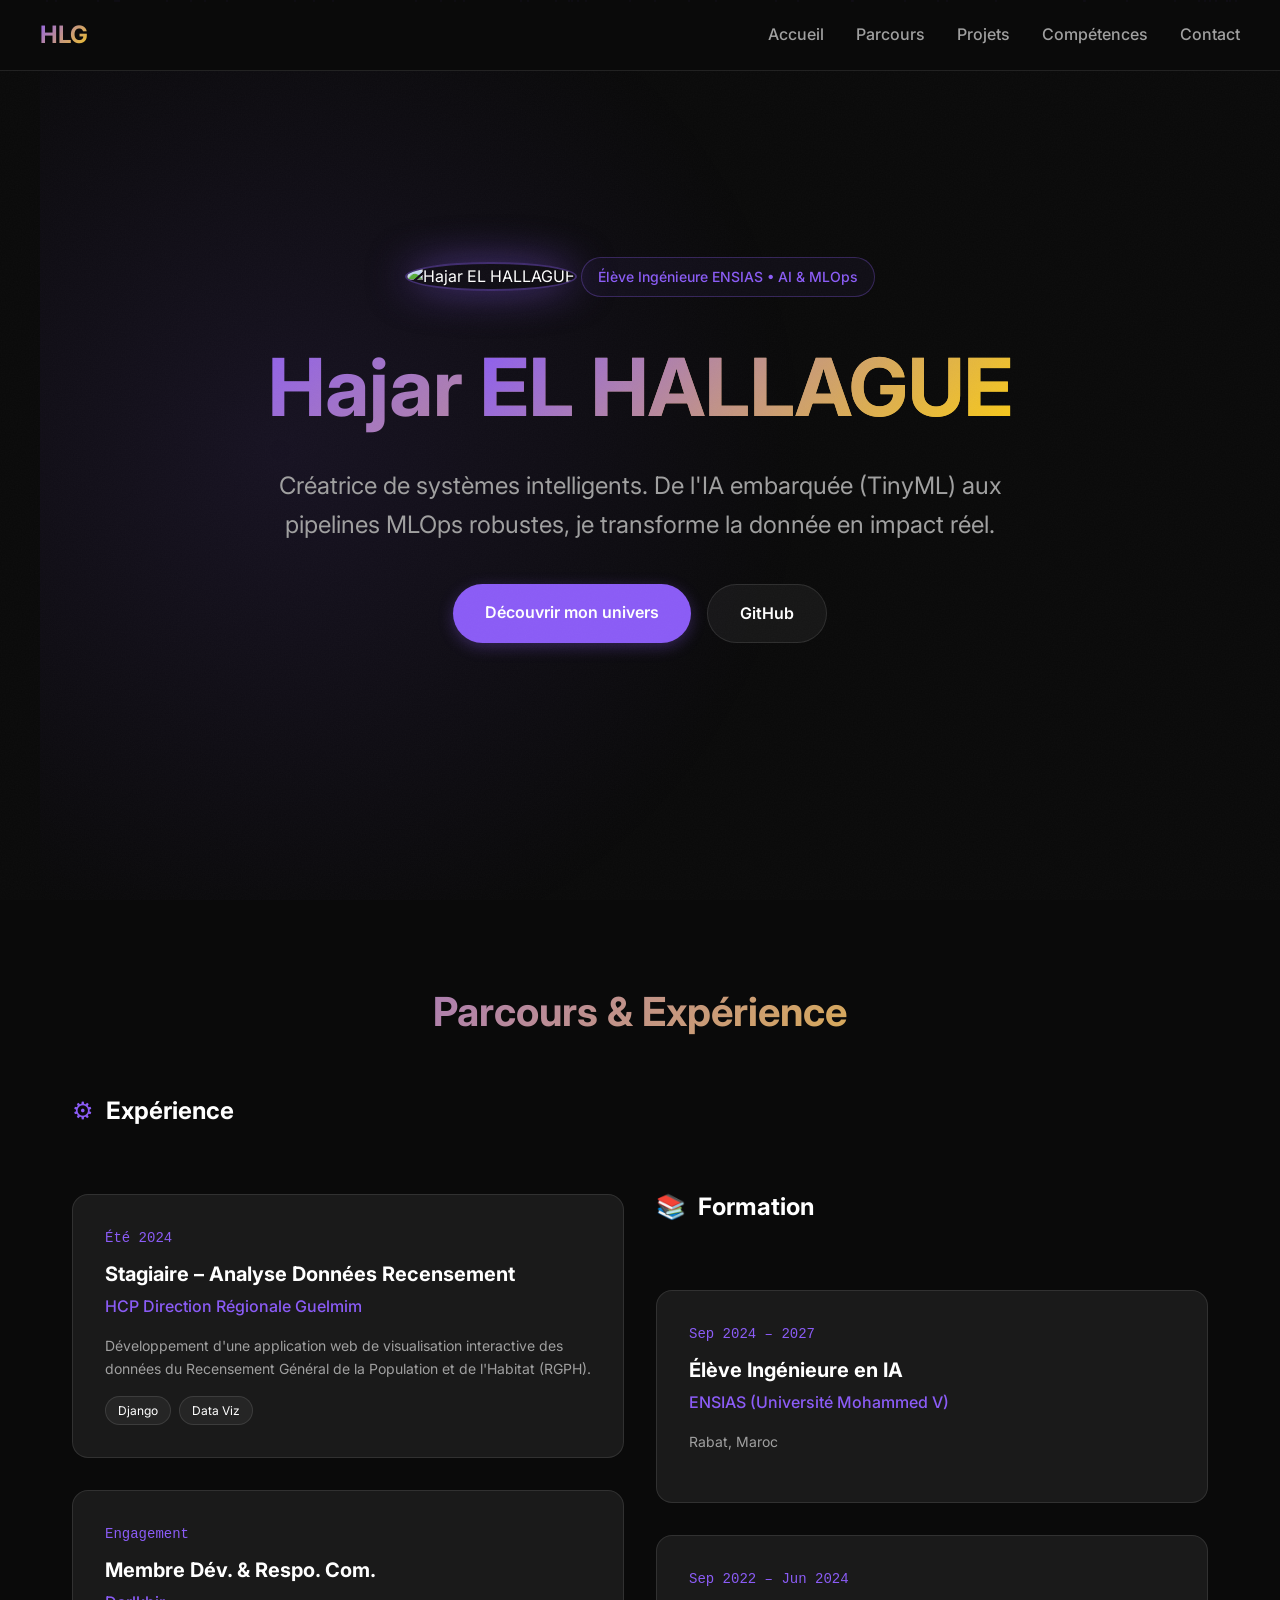
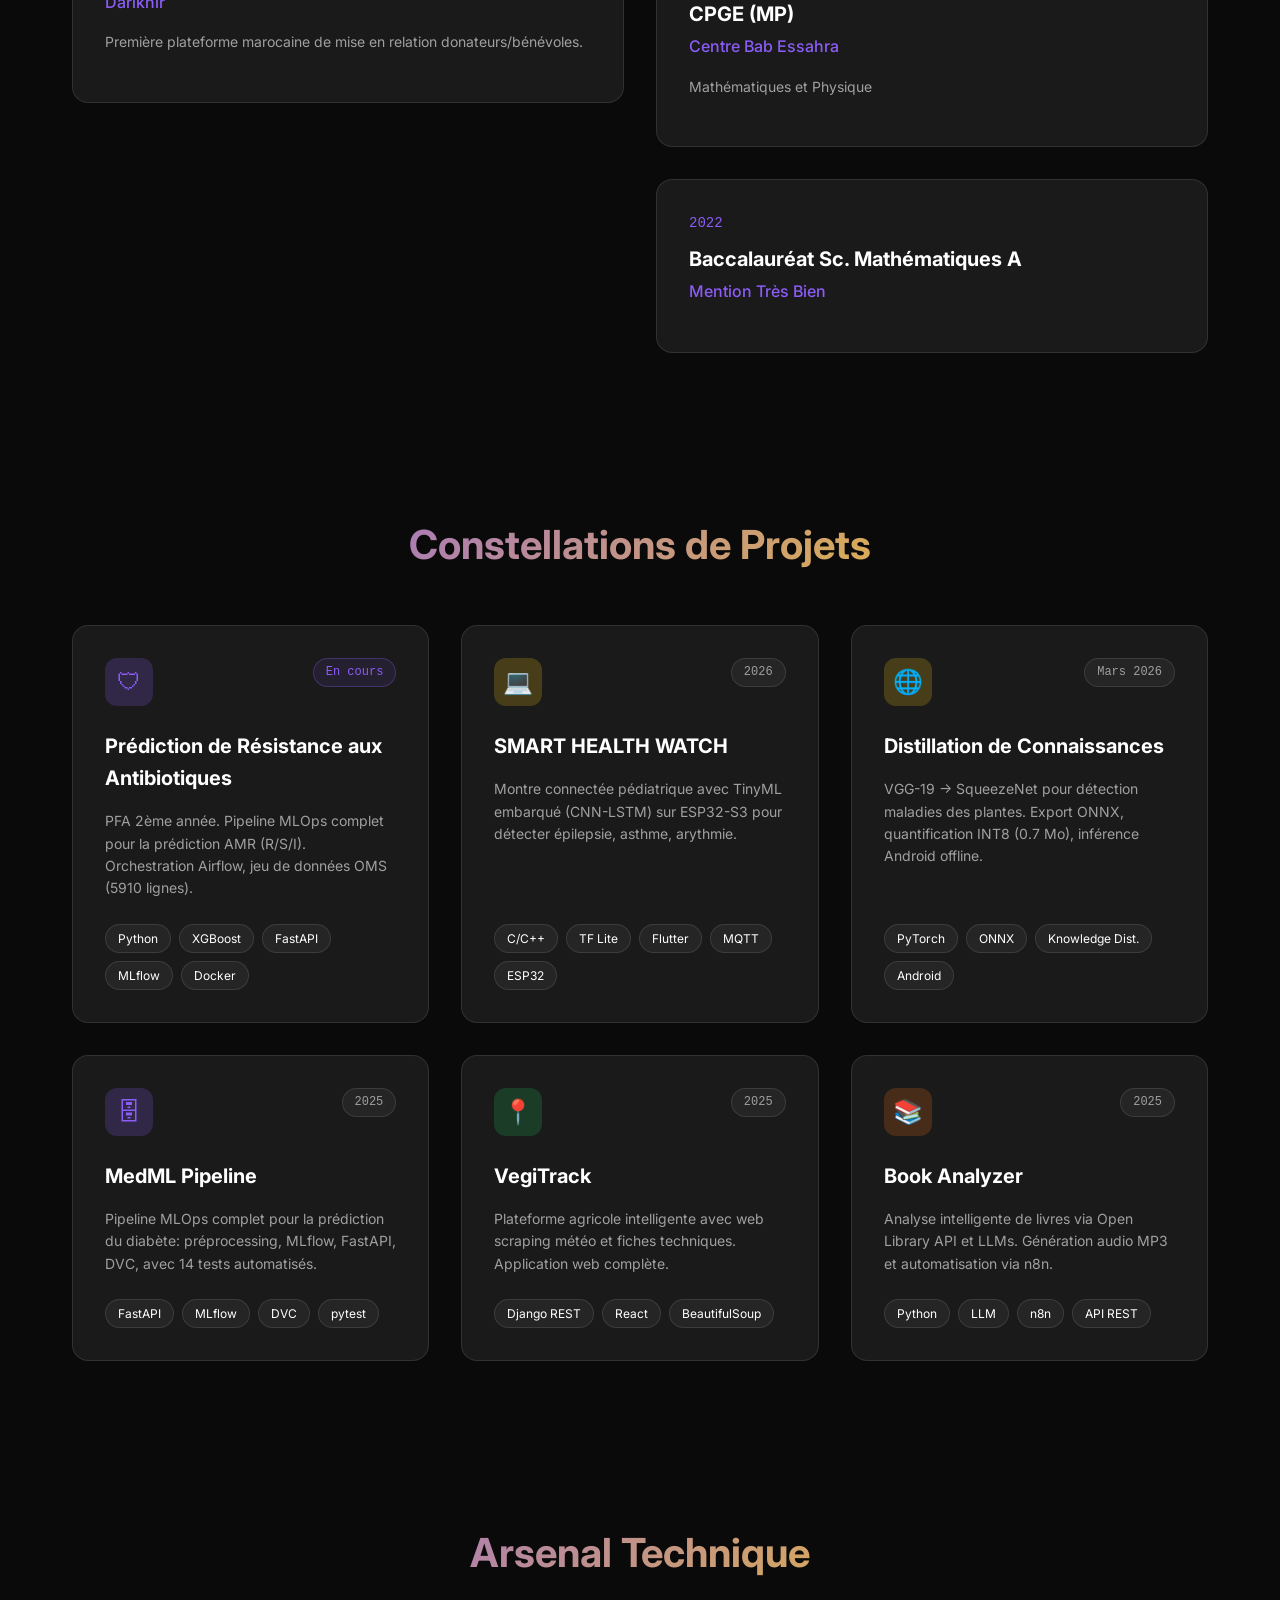
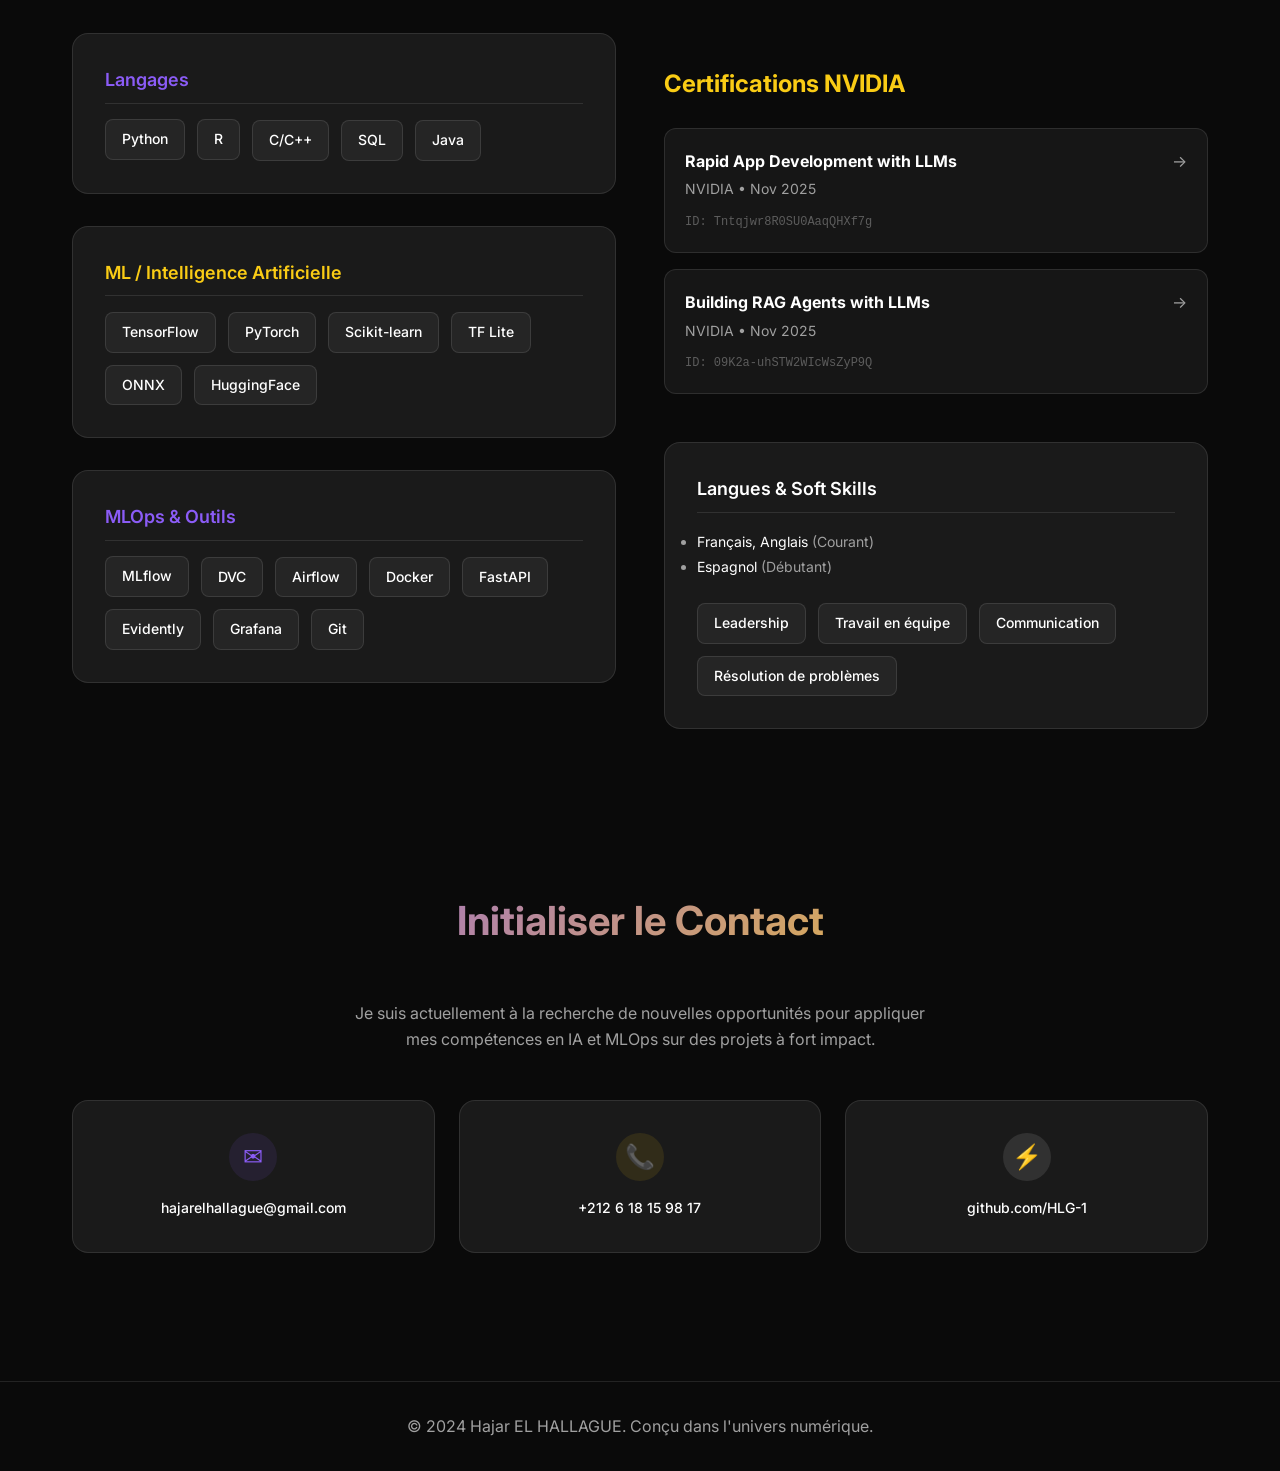
==== artifacts/portfolio/index.react.html @ 015f702d "Create React hybrid version - best of both worlds - Keep React design and visual quality - Make it w" ====
<!DOCTYPE html>
<html lang="fr">
<head>
    <meta charset="UTF-8">
    <meta name="viewport" content="width=device-width, initial-scale=1.0">
    <title>Hajar EL HALLAGUE — Portfolio</title>
    <link rel="icon" type="image/svg+xml" href="data:image/svg+xml,%3Csvg xmlns='http://www.w3.org/2000/svg' viewBox='0 0 100 100'%3E%3Ccircle cx='50' cy='50' r='45' fill='%238b5cf6'/%3E%3C/svg%3E">
    <link rel="preconnect" href="https://fonts.googleapis.com">
    <link rel="preconnect" href="https://fonts.gstatic.com" crossorigin>
    <link href="https://fonts.googleapis.com/css2?family=Inter:wght@400;500;600;700&display=swap" rel="stylesheet">
    <style>
        * {
            margin: 0;
            padding: 0;
            box-sizing: border-box;
        }

        :root {
            --bg-primary: #0a0a0a;
            --bg-secondary: #1a1a1a;
            --text-primary: #ffffff;
            --text-secondary: #a0a0a0;
            --accent: #8b5cf6;
            --secondary: #facc15;
            --card-border: rgba(255, 255, 255, 0.1);
            --gradient: linear-gradient(135deg, #8b5cf6 0%, #facc15 100%);
        }

        body {
            font-family: 'Inter', sans-serif;
            background: var(--bg-primary);
            color: var(--text-primary);
            line-height: 1.6;
            overflow-x: hidden;
        }

        /* Noise Overlay */
        .noise-overlay {
            position: fixed;
            top: 0;
            left: 0;
            width: 100%;
            height: 100%;
            opacity: 0.03;
            z-index: 1;
            pointer-events: none;
            background: url('[data-uri]');
        }

        /* Navigation */
        nav {
            position: fixed;
            top: 0;
            width: 100%;
            padding: 1rem 2rem;
            background: rgba(10, 10, 10, 0.9);
            backdrop-filter: blur(10px);
            z-index: 1000;
            border-bottom: 1px solid rgba(255, 255, 255, 0.1);
        }

        .nav-container {
            max-width: 1200px;
            margin: 0 auto;
            display: flex;
            justify-content: space-between;
            align-items: center;
        }

        .logo {
            font-size: 1.5rem;
            font-weight: 700;
            background: var(--gradient);
            -webkit-background-clip: text;
            -webkit-text-fill-color: transparent;
            background-clip: text;
        }

        .nav-links {
            display: flex;
            gap: 2rem;
            list-style: none;
        }

        .nav-links a {
            color: var(--text-secondary);
            text-decoration: none;
            transition: color 0.3s ease;
            font-weight: 500;
        }

        .nav-links a:hover {
            color: var(--text-primary);
        }

        /* Hero Section */
        .hero {
            min-height: 100vh;
            display: flex;
            align-items: center;
            justify-content: center;
            padding: 0 2rem;
            position: relative;
            background: radial-gradient(circle at 20% 50%, rgba(139, 92, 246, 0.1) 0%, transparent 50%);
        }

        .hero-content {
            text-align: center;
            max-width: 800px;
            z-index: 2;
        }

        .hero h1 {
            font-size: clamp(2.5rem, 8vw, 5rem);
            font-weight: 700;
            margin-bottom: 1rem;
            background: var(--gradient);
            -webkit-background-clip: text;
            -webkit-text-fill-color: transparent;
            background-clip: text;
        }

        .hero .badge {
            display: inline-block;
            margin-bottom: 1.5rem;
            padding: 0.5rem 1rem;
            border-radius: 2rem;
            border: 1px solid rgba(139, 92, 246, 0.3);
            background: rgba(139, 92, 246, 0.05);
            color: var(--accent);
            font-size: 0.875rem;
            font-weight: 500;
        }

        .hero .subtitle {
            font-size: 1.5rem;
            color: var(--text-secondary);
            margin-bottom: 2.5rem;
        }

        .cta-buttons {
            display: flex;
            gap: 1rem;
            justify-content: center;
            flex-wrap: wrap;
        }

        .btn {
            padding: 1rem 2rem;
            border-radius: 2rem;
            text-decoration: none;
            font-weight: 600;
            transition: all 0.3s ease;
            display: inline-block;
        }

        .btn-primary {
            background: var(--accent);
            color: white;
            box-shadow: 0 4px 15px rgba(139, 92, 246, 0.3);
        }

        .btn-primary:hover {
            transform: translateY(-2px);
            box-shadow: 0 6px 20px rgba(139, 92, 246, 0.4);
        }

        .btn-secondary {
            border: 1px solid var(--card-border);
            color: var(--text-primary);
            background: rgba(255, 255, 255, 0.05);
        }

        .btn-secondary:hover {
            border-color: var(--accent);
            background: rgba(255, 255, 255, 0.1);
        }

        /* Profile Image */
        .profile-image {
            width: 9rem;
            height: 9rem;
            border-radius: 50%;
            border: 2px solid rgba(139, 92, 246, 0.4);
            box-shadow: 0 0 40px rgba(139, 92, 246, 0.5);
            margin-bottom: 2rem;
            object-fit: cover;
        }

        /* Sections */
        section {
            padding: 5rem 2rem;
            max-width: 1200px;
            margin: 0 auto;
        }

        .section-title {
            font-size: 2.5rem;
            font-weight: 700;
            text-align: center;
            margin-bottom: 3rem;
            background: var(--gradient);
            -webkit-background-clip: text;
            -webkit-text-fill-color: transparent;
            background-clip: text;
        }

        /* Timeline */
        .timeline {
            display: grid;
            grid-template-columns: 1fr 1fr;
            gap: 2rem;
            margin-top: 3rem;
        }

        .timeline-column {
            display: flex;
            flex-direction: column;
            gap: 2rem;
        }

        .timeline-header {
            display: flex;
            align-items: center;
            gap: 0.75rem;
            margin-bottom: 2rem;
        }

        .timeline-header h3 {
            font-size: 1.5rem;
            font-weight: 700;
        }

        .timeline-card {
            background: var(--bg-secondary);
            border-radius: 1rem;
            padding: 2rem;
            border: 1px solid var(--card-border);
            transition: all 0.3s ease;
        }

        .timeline-card:hover {
            border-color: var(--accent);
            box-shadow: 0 10px 30px rgba(139, 92, 246, 0.2);
            transform: translateY(-2px);
        }

        .timeline-date {
            font-size: 0.875rem;
            font-family: monospace;
            color: var(--accent);
            margin-bottom: 0.5rem;
        }

        .timeline-title {
            font-size: 1.25rem;
            font-weight: 700;
            margin-bottom: 0.25rem;
        }

        .timeline-subtitle {
            color: var(--accent);
            font-weight: 500;
            margin-bottom: 1rem;
        }

        .timeline-description {
            color: var(--text-secondary);
            font-size: 0.875rem;
            margin-bottom: 1rem;
        }

        .tech-tags {
            display: flex;
            flex-wrap: wrap;
            gap: 0.5rem;
        }

        .tech-tag {
            padding: 0.25rem 0.75rem;
            border-radius: 1rem;
            font-size: 0.75rem;
            background: rgba(255, 255, 255, 0.05);
            border: 1px solid var(--card-border);
            color: var(--text-primary);
        }

        /* Projects */
        .projects-grid {
            display: grid;
            grid-template-columns: repeat(auto-fit, minmax(350px, 1fr));
            gap: 2rem;
            margin-top: 3rem;
        }

        .project-card {
            background: var(--bg-secondary);
            border-radius: 1rem;
            padding: 2rem;
            border: 1px solid var(--card-border);
            transition: all 0.3s ease;
            display: flex;
            flex-direction: column;
        }

        .project-card:hover {
            transform: translateY(-5px);
            border-color: var(--accent);
            box-shadow: 0 10px 30px rgba(139, 92, 246, 0.2);
        }

        .project-header {
            display: flex;
            justify-content: space-between;
            align-items: flex-start;
            margin-bottom: 1.5rem;
        }

        .project-icon {
            width: 3rem;
            height: 3rem;
            border-radius: 0.75rem;
            background: rgba(139, 92, 246, 0.2);
            display: flex;
            align-items: center;
            justify-content: center;
            color: var(--accent);
            font-size: 1.5rem;
        }

        .project-status {
            padding: 0.25rem 0.75rem;
            border-radius: 1rem;
            font-size: 0.75rem;
            font-family: monospace;
            background: rgba(139, 92, 246, 0.1);
            border: 1px solid rgba(139, 92, 246, 0.3);
            color: var(--accent);
        }

        .project-title {
            font-size: 1.25rem;
            font-weight: 700;
            margin-bottom: 1rem;
        }

        .project-description {
            color: var(--text-secondary);
            font-size: 0.875rem;
            margin-bottom: 1.5rem;
            flex-grow: 1;
        }

        /* Skills */
        .skills-grid {
            display: grid;
            grid-template-columns: 1fr 1fr;
            gap: 3rem;
            margin-top: 3rem;
        }

        .skills-column {
            display: flex;
            flex-direction: column;
            gap: 2rem;
        }

        .skill-category {
            background: var(--bg-secondary);
            border-radius: 1rem;
            padding: 2rem;
            border: 1px solid var(--card-border);
        }

        .skill-category h4 {
            font-size: 1.125rem;
            font-weight: 600;
            margin-bottom: 1rem;
            padding-bottom: 0.5rem;
            border-bottom: 1px solid var(--card-border);
        }

        .skill-tags {
            display: flex;
            flex-wrap: wrap;
            gap: 0.75rem;
        }

        .skill-tag {
            padding: 0.5rem 1rem;
            border-radius: 0.5rem;
            font-size: 0.875rem;
            font-weight: 500;
            background: rgba(255, 255, 255, 0.05);
            border: 1px solid var(--card-border);
            color: var(--text-primary);
            transition: all 0.3s ease;
        }

        .skill-tag:hover {
            border-color: var(--accent);
        }

        /* Certifications */
        .certifications {
            margin-top: 2rem;
        }

        .certifications h3 {
            font-size: 1.5rem;
            font-weight: 700;
            margin-bottom: 1.5rem;
            display: flex;
            align-items: center;
            gap: 0.75rem;
            color: var(--secondary);
        }

        .cert-card {
            background: rgba(255, 255, 255, 0.05);
            border-radius: 0.75rem;
            padding: 1.25rem;
            margin-bottom: 1rem;
            border: 1px solid var(--card-border);
            transition: all 0.3s ease;
        }

        .cert-card:hover {
            background: rgba(255, 255, 255, 0.08);
        }

        .cert-header {
            display: flex;
            justify-content: space-between;
            align-items: flex-start;
            margin-bottom: 0.5rem;
        }

        .cert-title {
            font-weight: 700;
        }

        .cert-subtitle {
            font-size: 0.875rem;
            color: var(--text-secondary);
            margin-top: 0.25rem;
        }

        .cert-id {
            font-size: 0.75rem;
            font-family: monospace;
            color: rgba(255, 255, 255, 0.3);
            margin-top: 0.75rem;
            word-break: break-all;
        }

        /* Contact */
        .contact {
            text-align: center;
        }

        .contact-description {
            color: var(--text-secondary);
            max-width: 600px;
            margin: 0 auto 3rem;
        }

        .contact-grid {
            display: grid;
            grid-template-columns: repeat(auto-fit, minmax(250px, 1fr));
            gap: 1.5rem;
            margin-bottom: 3rem;
        }

        .contact-card {
            background: var(--bg-secondary);
            border-radius: 1rem;
            padding: 2rem;
            border: 1px solid var(--card-border);
            text-align: center;
            transition: all 0.3s ease;
            text-decoration: none;
            color: inherit;
        }

        .contact-card:hover {
            border-color: var(--accent);
            transform: translateY(-2px);
        }

        .contact-icon {
            width: 3rem;
            height: 3rem;
            border-radius: 50%;
            background: rgba(139, 92, 246, 0.1);
            display: flex;
            align-items: center;
            justify-content: center;
            color: var(--accent);
            margin: 0 auto 1rem;
            font-size: 1.5rem;
        }

        .contact-text {
            font-size: 0.875rem;
            font-weight: 500;
        }

        /* Footer */
        footer {
            text-align: center;
            padding: 2rem;
            border-top: 1px solid var(--card-border);
            color: var(--text-secondary);
        }

        /* Particle Background */
        .particles {
            position: fixed;
            top: 0;
            left: 0;
            width: 100%;
            height: 100%;
            pointer-events: none;
            z-index: 1;
        }

        .particle {
            position: absolute;
            width: 2px;
            height: 2px;
            background: var(--accent);
            border-radius: 50%;
            animation: float 20s infinite linear;
        }

        @keyframes float {
            from {
                transform: translateY(100vh) translateX(0);
                opacity: 0;
            }
            10% {
                opacity: 1;
            }
            90% {
                opacity: 1;
            }
            to {
                transform: translateY(-100vh) translateX(100px);
                opacity: 0;
            }
        }

        /* Responsive */
        @media (max-width: 768px) {
            .nav-links {
                display: none;
            }
            
            .hero h1 {
                font-size: 2.5rem;
            }
            
            .cta-buttons {
                flex-direction: column;
                align-items: center;
            }
            
            .projects-grid {
                grid-template-columns: 1fr;
            }

            .timeline {
                grid-template-columns: 1fr;
            }

            .skills-grid {
                grid-template-columns: 1fr;
            }

            .contact-grid {
                grid-template-columns: 1fr;
            }
        }
    </style>
</head>
<body>
    <!-- Noise Overlay -->
    <div class="noise-overlay"></div>

    <!-- Particle Background -->
    <div class="particles" id="particles"></div>

    <!-- Navigation -->
    <nav>
        <div class="nav-container">
            <div class="logo">HLG</div>
            <ul class="nav-links">
                <li><a href="#hero">Accueil</a></li>
                <li><a href="#experience">Parcours</a></li>
                <li><a href="#projects">Projets</a></li>
                <li><a href="#skills">Compétences</a></li>
                <li><a href="#contact">Contact</a></li>
            </ul>
        </div>
    </nav>

    <!-- Hero Section -->
    <section class="hero" id="hero">
        <div class="hero-content">
            <!-- Profile Image -->
            <img src="attached_assets/image_1777893313870.png" alt="Hajar EL HALLAGUE" class="profile-image">
            
            <div class="badge">Élève Ingénieure ENSIAS • AI & MLOps</div>
            <h1>Hajar <span style="background: var(--gradient); -webkit-background-clip: text; -webkit-text-fill-color: transparent;">EL HALLAGUE</span></h1>
            <div class="subtitle">
                Créatrice de systèmes intelligents. De l'IA embarquée (TinyML) aux pipelines MLOps robustes, je transforme la donnée en impact réel.
            </div>
            <div class="cta-buttons">
                <a href="#projects" class="btn btn-primary">Découvrir mon univers</a>
                <a href="https://github.com/HLG-1" target="_blank" rel="noopener noreferrer" class="btn btn-secondary">GitHub</a>
            </div>
        </div>
    </section>

    <!-- Experience & Education Section -->
    <section id="experience">
        <h2 class="section-title">Parcours & Expérience</h2>
        <div class="timeline">
            <div class="timeline-column">
                <div class="timeline-header">
                    <div class="timeline-icon" style="color: var(--accent); font-size: 1.5rem;">⚙</div>
                    <h3>Expérience</h3>
                </div>
                
                <div class="timeline-card">
                    <div class="timeline-date">Été 2024</div>
                    <div class="timeline-title">Stagiaire – Analyse Données Recensement</div>
                    <div class="timeline-subtitle">HCP Direction Régionale Guelmim</div>
                    <div class="timeline-description">
                        Développement d'une application web de visualisation interactive des données du Recensement Général de la Population et de l'Habitat (RGPH).
                    </div>
                    <div class="tech-tags">
                        <span class="tech-tag">Django</span>
                        <span class="tech-tag">Data Viz</span>
                    </div>
                </div>
                
                <div class="timeline-card" style="opacity: 0.7;">
                    <div class="timeline-date">Engagement</div>
                    <div class="timeline-title">Membre Dév. & Respo. Com.</div>
                    <div class="timeline-subtitle">Darlkhir</div>
                    <div class="timeline-description">
                        Première plateforme marocaine de mise en relation donateurs/bénévoles.
                    </div>
                </div>
            </div>
            
            <div class="timeline-column" style="padding-top: 6rem;">
                <div class="timeline-header">
                    <div class="timeline-icon" style="color: var(--secondary); font-size: 1.5rem;">📚</div>
                    <h3>Formation</h3>
                </div>
                
                <div class="timeline-card">
                    <div class="timeline-date">Sep 2024 – 2027</div>
                    <div class="timeline-title">Élève Ingénieure en IA</div>
                    <div class="timeline-subtitle">ENSIAS (Université Mohammed V)</div>
                    <div class="timeline-description">Rabat, Maroc</div>
                </div>
                
                <div class="timeline-card">
                    <div class="timeline-date">Sep 2022 – Jun 2024</div>
                    <div class="timeline-title">CPGE (MP)</div>
                    <div class="timeline-subtitle">Centre Bab Essahra</div>
                    <div class="timeline-description">Mathématiques et Physique</div>
                </div>
                
                <div class="timeline-card">
                    <div class="timeline-date">2022</div>
                    <div class="timeline-title">Baccalauréat Sc. Mathématiques A</div>
                    <div class="timeline-subtitle">Mention Très Bien</div>
                </div>
            </div>
        </div>
    </section>

    <!-- Projects Section -->
    <section id="projects">
        <h2 class="section-title">Constellations de Projets</h2>
        <div class="projects-grid">
            <div class="project-card">
                <div class="project-header">
                    <div class="project-icon">🛡</div>
                    <span class="project-status">En cours</span>
                </div>
                <h3 class="project-title">Prédiction de Résistance aux Antibiotiques</h3>
                <p class="project-description">
                    PFA 2ème année. Pipeline MLOps complet pour la prédiction AMR (R/S/I). Orchestration Airflow, jeu de données OMS (5910 lignes).
                </p>
                <div class="tech-tags">
                    <span class="tech-tag">Python</span>
                    <span class="tech-tag">XGBoost</span>
                    <span class="tech-tag">FastAPI</span>
                    <span class="tech-tag">MLflow</span>
                    <span class="tech-tag">Docker</span>
                </div>
            </div>

            <div class="project-card">
                <div class="project-header">
                    <div class="project-icon" style="background: rgba(250, 204, 21, 0.2); color: var(--secondary);">💻</div>
                    <span class="project-status" style="background: rgba(255, 255, 255, 0.05); border-color: var(--card-border); color: var(--text-secondary);">2026</span>
                </div>
                <h3 class="project-title">SMART HEALTH WATCH</h3>
                <p class="project-description">
                    Montre connectée pédiatrique avec TinyML embarqué (CNN-LSTM) sur ESP32-S3 pour détecter épilepsie, asthme, arythmie.
                </p>
                <div class="tech-tags">
                    <span class="tech-tag">C/C++</span>
                    <span class="tech-tag">TF Lite</span>
                    <span class="tech-tag">Flutter</span>
                    <span class="tech-tag">MQTT</span>
                    <span class="tech-tag">ESP32</span>
                </div>
            </div>

            <div class="project-card">
                <div class="project-header">
                    <div class="project-icon" style="background: rgba(250, 204, 21, 0.2); color: var(--secondary);">🌐</div>
                    <span class="project-status" style="background: rgba(255, 255, 255, 0.05); border-color: var(--card-border); color: var(--text-secondary);">Mars 2026</span>
                </div>
                <h3 class="project-title">Distillation de Connaissances</h3>
                <p class="project-description">
                    VGG-19 → SqueezeNet pour détection maladies des plantes. Export ONNX, quantification INT8 (0.7 Mo), inférence Android offline.
                </p>
                <div class="tech-tags">
                    <span class="tech-tag">PyTorch</span>
                    <span class="tech-tag">ONNX</span>
                    <span class="tech-tag">Knowledge Dist.</span>
                    <span class="tech-tag">Android</span>
                </div>
            </div>

            <div class="project-card">
                <div class="project-header">
                    <div class="project-icon">🗄</div>
                    <span class="project-status" style="background: rgba(255, 255, 255, 0.05); border-color: var(--card-border); color: var(--text-secondary);">2025</span>
                </div>
                <h3 class="project-title">MedML Pipeline</h3>
                <p class="project-description">
                    Pipeline MLOps complet pour la prédiction du diabète: préprocessing, MLflow, FastAPI, DVC, avec 14 tests automatisés.
                </p>
                <div class="tech-tags">
                    <span class="tech-tag">FastAPI</span>
                    <span class="tech-tag">MLflow</span>
                    <span class="tech-tag">DVC</span>
                    <span class="tech-tag">pytest</span>
                </div>
            </div>

            <div class="project-card">
                <div class="project-header">
                    <div class="project-icon" style="background: rgba(34, 197, 94, 0.2); color: #22c55e;">📍</div>
                    <span class="project-status" style="background: rgba(255, 255, 255, 0.05); border-color: var(--card-border); color: var(--text-secondary);">2025</span>
                </div>
                <h3 class="project-title">VegiTrack</h3>
                <p class="project-description">
                    Plateforme agricole intelligente avec web scraping météo et fiches techniques. Application web complète.
                </p>
                <div class="tech-tags">
                    <span class="tech-tag">Django REST</span>
                    <span class="tech-tag">React</span>
                    <span class="tech-tag">BeautifulSoup</span>
                </div>
            </div>

            <div class="project-card">
                <div class="project-header">
                    <div class="project-icon" style="background: rgba(249, 115, 22, 0.2); color: #f97316;">📚</div>
                    <span class="project-status" style="background: rgba(255, 255, 255, 0.05); border-color: var(--card-border); color: var(--text-secondary);">2025</span>
                </div>
                <h3 class="project-title">Book Analyzer</h3>
                <p class="project-description">
                    Analyse intelligente de livres via Open Library API et LLMs. Génération audio MP3 et automatisation via n8n.
                </p>
                <div class="tech-tags">
                    <span class="tech-tag">Python</span>
                    <span class="tech-tag">LLM</span>
                    <span class="tech-tag">n8n</span>
                    <span class="tech-tag">API REST</span>
                </div>
            </div>
        </div>
    </section>

    <!-- Skills Section -->
    <section id="skills">
        <h2 class="section-title">Arsenal Technique</h2>
        <div class="skills-grid">
            <div class="skills-column">
                <div class="skill-category">
                    <h4 style="color: var(--accent);">Langages</h4>
                    <div class="skill-tags">
                        <span class="skill-tag">Python</span>
                        <span class="skill-tag">R</span>
                        <span class="skill-tag">C/C++</span>
                        <span class="skill-tag">SQL</span>
                        <span class="skill-tag">Java</span>
                    </div>
                </div>
                
                <div class="skill-category">
                    <h4 style="color: var(--secondary);">ML / Intelligence Artificielle</h4>
                    <div class="skill-tags">
                        <span class="skill-tag">TensorFlow</span>
                        <span class="skill-tag">PyTorch</span>
                        <span class="skill-tag">Scikit-learn</span>
                        <span class="skill-tag">TF Lite</span>
                        <span class="skill-tag">ONNX</span>
                        <span class="skill-tag">HuggingFace</span>
                    </div>
                </div>
                
                <div class="skill-category">
                    <h4 style="color: var(--accent);">MLOps & Outils</h4>
                    <div class="skill-tags">
                        <span class="skill-tag">MLflow</span>
                        <span class="skill-tag">DVC</span>
                        <span class="skill-tag">Airflow</span>
                        <span class="skill-tag">Docker</span>
                        <span class="skill-tag">FastAPI</span>
                        <span class="skill-tag">Evidently</span>
                        <span class="skill-tag">Grafana</span>
                        <span class="skill-tag">Git</span>
                    </div>
                </div>
            </div>
            
            <div class="skills-column">
                <div class="certifications">
                    <h3 style="color: var(--secondary);"> Certifications NVIDIA</h3>
                    <div class="cert-card">
                        <div class="cert-header">
                            <div>
                                <div class="cert-title">Rapid App Development with LLMs</div>
                                <div class="cert-subtitle">NVIDIA • Nov 2025</div>
                            </div>
                            <div style="color: var(--text-secondary);">→</div>
                        </div>
                        <div class="cert-id">ID: Tntqjwr8R0SU0AaqQHXf7g</div>
                    </div>
                    
                    <div class="cert-card">
                        <div class="cert-header">
                            <div>
                                <div class="cert-title">Building RAG Agents with LLMs</div>
                                <div class="cert-subtitle">NVIDIA • Nov 2025</div>
                            </div>
                            <div style="color: var(--text-secondary);">→</div>
                        </div>
                        <div class="cert-id">ID: 09K2a-uhSTW2WIcWsZyP9Q</div>
                    </div>
                </div>
                
                <div class="skill-category">
                    <h4>Langues & Soft Skills</h4>
                    <ul style="color: var(--text-secondary); font-size: 0.875rem; line-height: 1.8; margin-bottom: 1.5rem;">
                        <li><span style="color: var(--text-primary);">Français, Anglais</span> (Courant)</li>
                        <li><span style="color: var(--text-primary);">Espagnol</span> (Débutant)</li>
                    </ul>
                    <div class="skill-tags">
                        <span class="skill-tag" style="background: rgba(255, 255, 255, 0.05);">Leadership</span>
                        <span class="skill-tag" style="background: rgba(255, 255, 255, 0.05);">Travail en équipe</span>
                        <span class="skill-tag" style="background: rgba(255, 255, 255, 0.05);">Communication</span>
                        <span class="skill-tag" style="background: rgba(255, 255, 255, 0.05);">Résolution de problèmes</span>
                    </div>
                </div>
            </div>
        </div>
    </section>

    <!-- Contact Section -->
    <section class="contact" id="contact">
        <h2 class="section-title">Initialiser le Contact</h2>
        <p class="contact-description">
            Je suis actuellement à la recherche de nouvelles opportunités pour appliquer mes compétences en IA et MLOps sur des projets à fort impact.
        </p>
        
        <div class="contact-grid">
            <a href="mailto:hajarelhallague@gmail.com" class="contact-card">
                <div class="contact-icon">✉</div>
                <div class="contact-text">hajarelhallague@gmail.com</div>
            </a>
            <a href="tel:+212618159817" class="contact-card">
                <div class="contact-icon" style="background: rgba(250, 204, 21, 0.1); color: var(--secondary);">📞</div>
                <div class="contact-text">+212 6 18 15 98 17</div>
            </a>
            <a href="https://github.com/HLG-1" target="_blank" rel="noopener noreferrer" class="contact-card">
                <div class="contact-icon" style="background: rgba(255, 255, 255, 0.1);">⚡</div>
                <div class="contact-text">github.com/HLG-1</div>
            </a>
        </div>
    </section>

    <!-- Footer -->
    <footer>
        <p>© 2024 Hajar EL HALLAGUE. Conçu dans l'univers numérique.</p>
    </footer>

    <script>
        // Create particles
        function createParticles() {
            const particlesContainer = document.getElementById('particles');
            const particleCount = 50;
            
            for (let i = 0; i < particleCount; i++) {
                const particle = document.createElement('div');
                particle.className = 'particle';
                particle.style.left = Math.random() * 100 + '%';
                particle.style.animationDelay = Math.random() * 20 + 's';
                particle.style.animationDuration = (15 + Math.random() * 10) + 's';
                particlesContainer.appendChild(particle);
            }
        }

        // Smooth scrolling
        document.querySelectorAll('a[href^="#"]').forEach(anchor => {
            anchor.addEventListener('click', function (e) {
                e.preventDefault();
                const target = document.querySelector(this.getAttribute('href'));
                if (target) {
                    target.scrollIntoView({
                        behavior: 'smooth',
                        block: 'start'
                    });
                }
            });
        });

        // Initialize
        createParticles();

        // Add scroll animations
        const observerOptions = {
            threshold: 0.1,
            rootMargin: '0px 0px -50px 0px'
        };

        const observer = new IntersectionObserver((entries) => {
            entries.forEach(entry => {
                if (entry.isIntersecting) {
                    entry.target.style.animation = 'fadeInUp 0.6s ease both';
                }
            });
        }, observerOptions);

        // Add fadeInUp animation
        const style = document.createElement('style');
        style.textContent = `
            @keyframes fadeInUp {
                from {
                    opacity: 0;
                    transform: translateY(30px);
                }
                to {
                    opacity: 1;
                    transform: translateY(0);
                }
            }
        `;
        document.head.appendChild(style);

        // Observe all sections
        document.querySelectorAll('section').forEach(section => {
            observer.observe(section);
        });

        // Observe cards
        document.querySelectorAll('.timeline-card, .project-card, .skill-category').forEach((card, index) => {
            card.style.animationDelay = `${index * 0.1}s`;
            observer.observe(card);
        });
    </script>
</body>
</html>
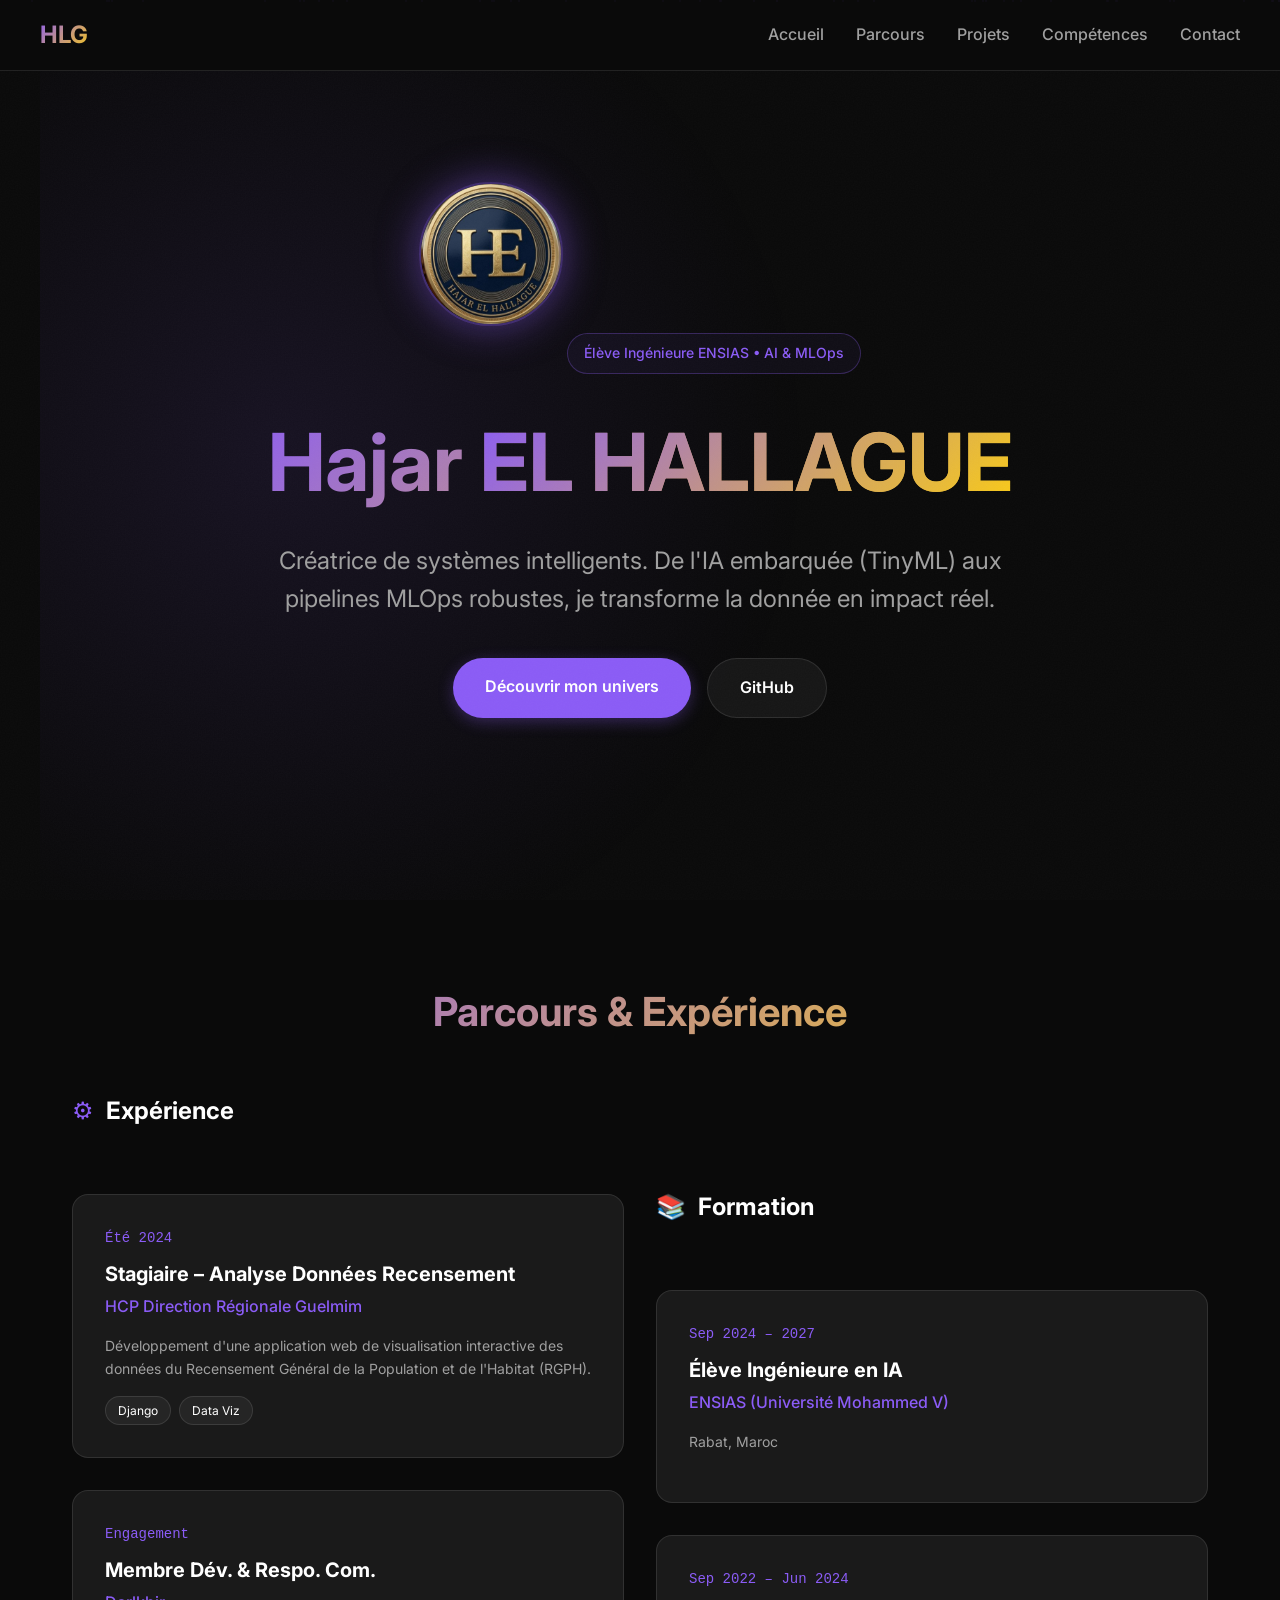
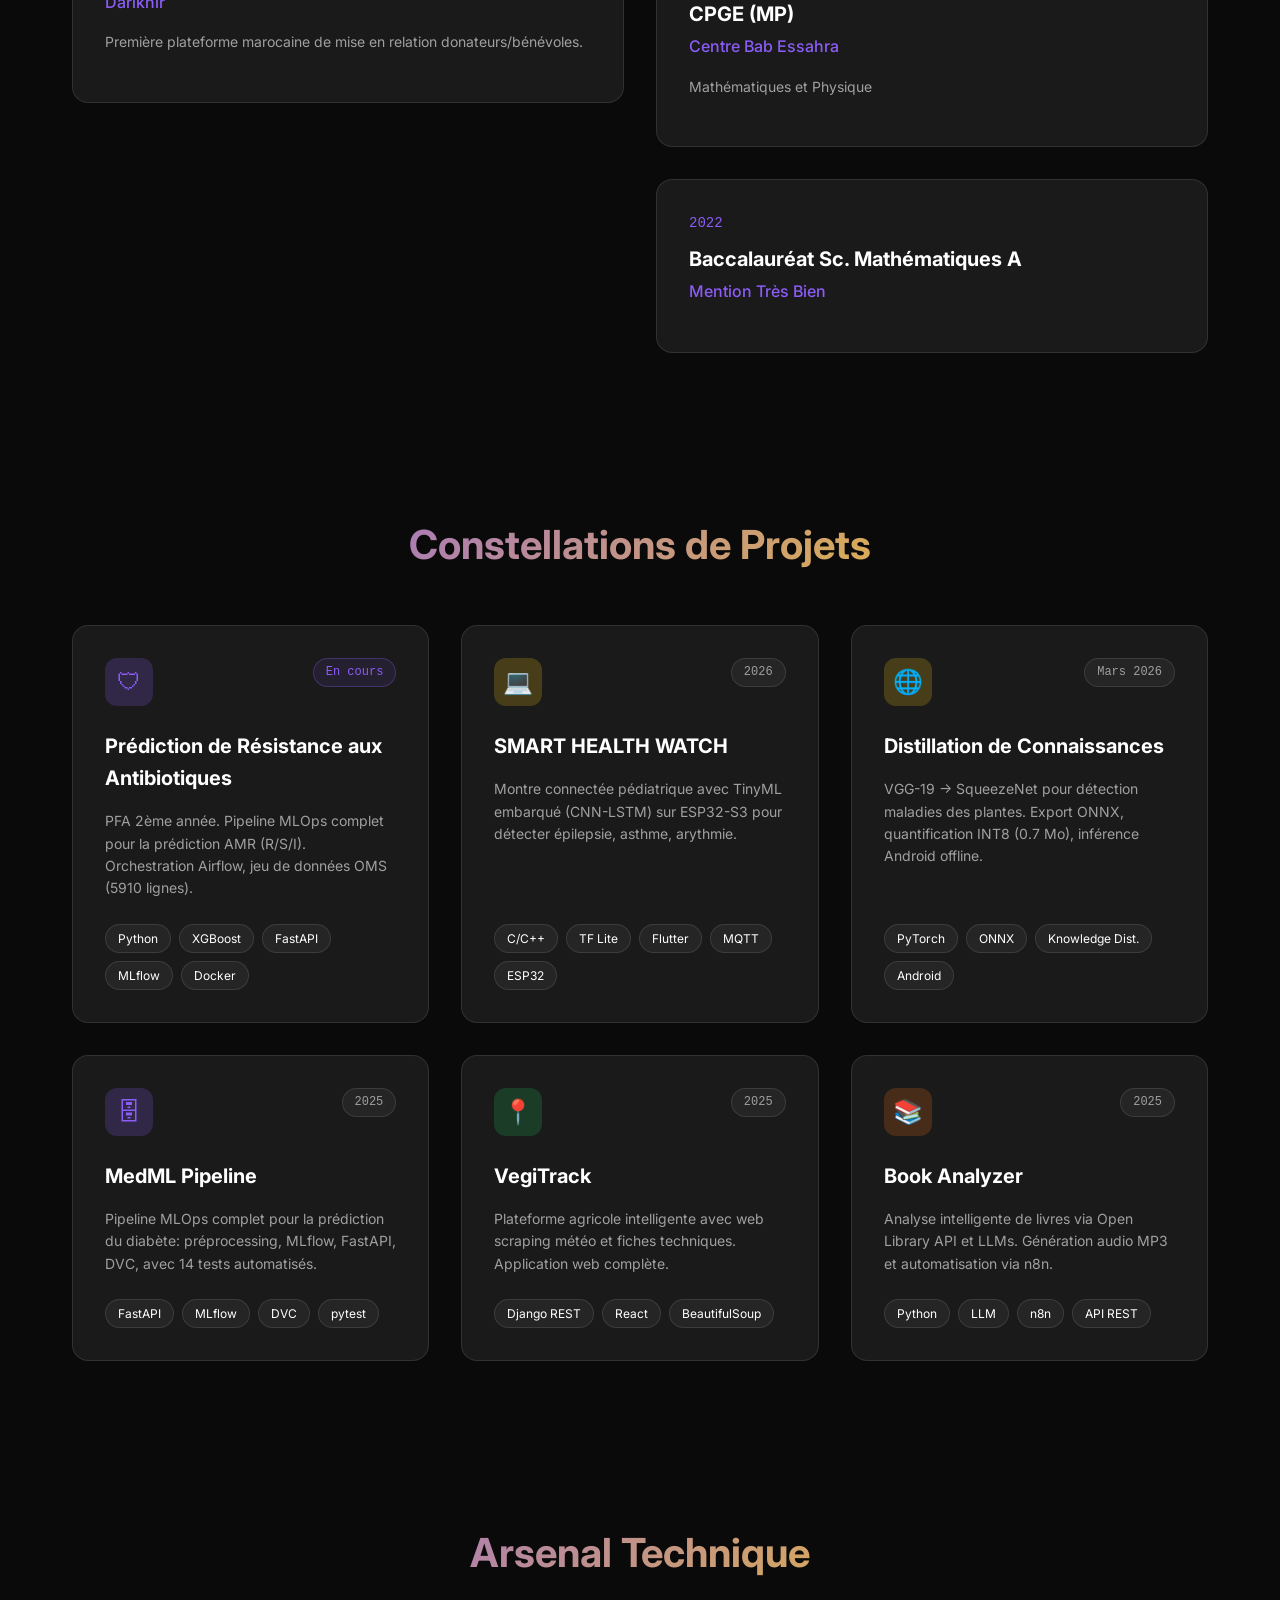
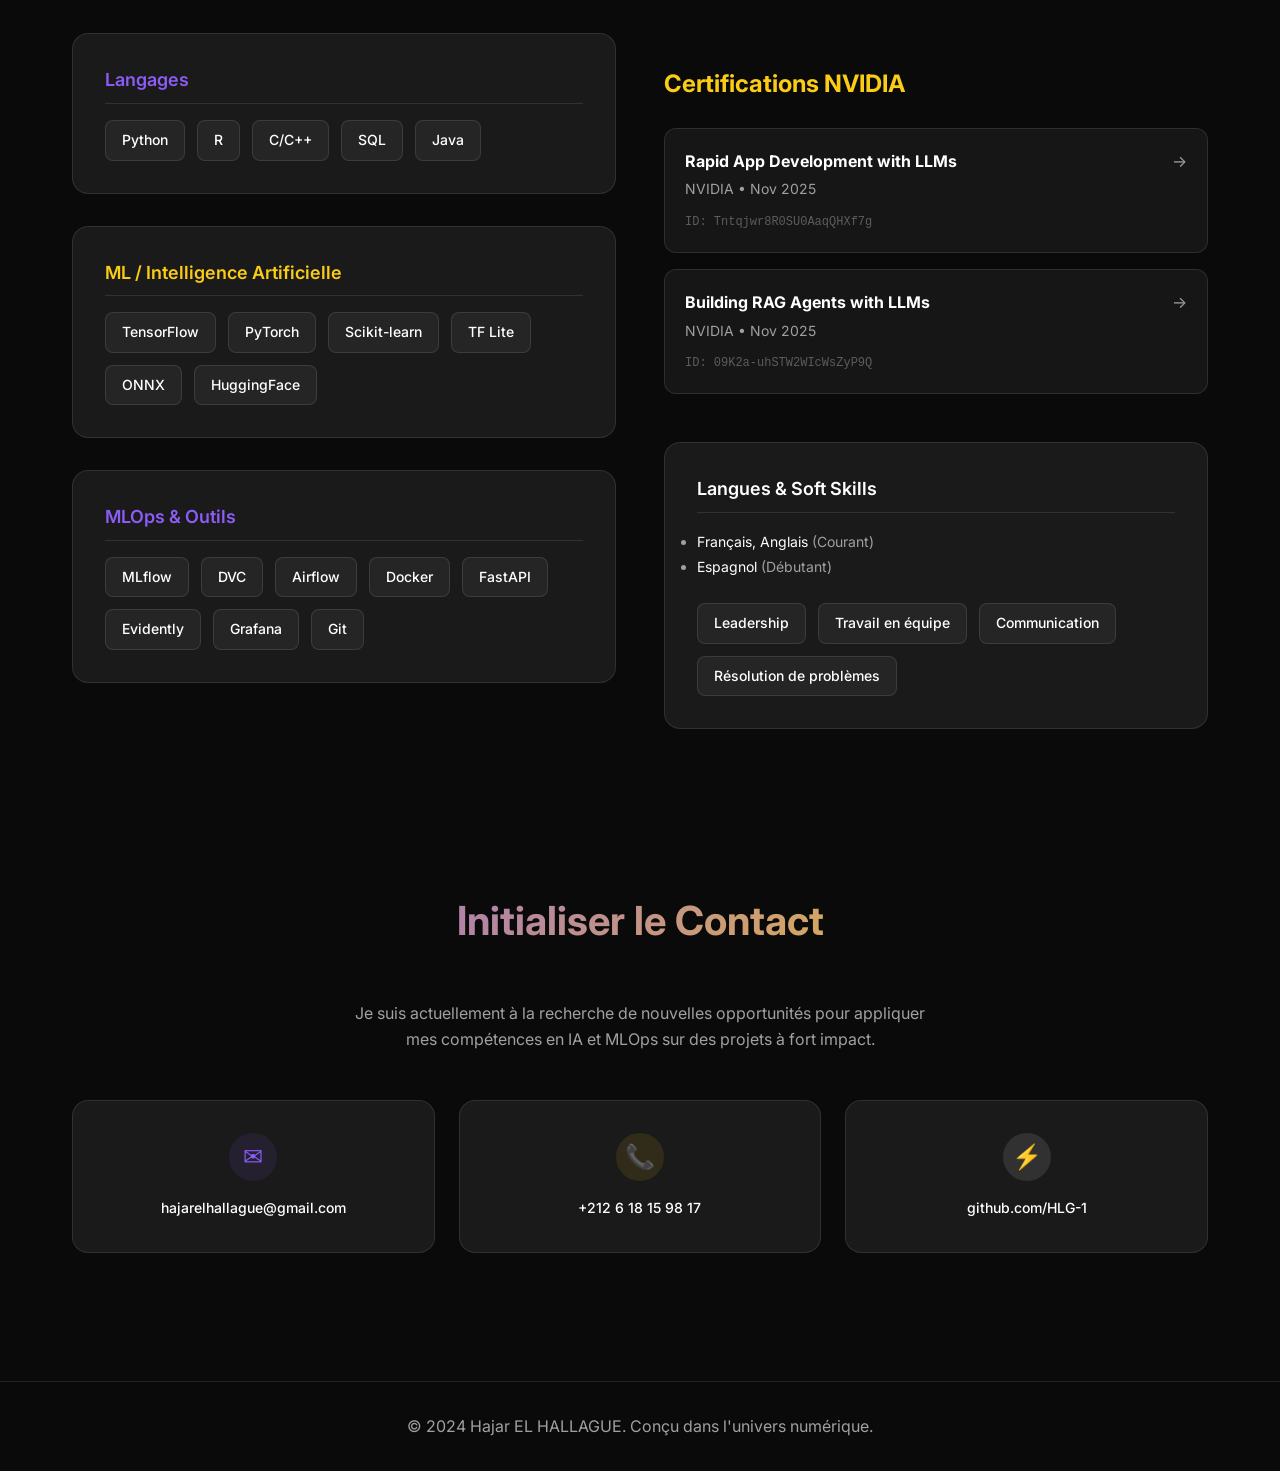
==== commit f774a6d1: "Fix profile image display - Copy image as profile.png in portfolio folder - Update image path to use" ====
--- a/artifacts/portfolio/index.react.html
+++ b/artifacts/portfolio/index.react.html
@@ -609,7 +609,7 @@
     <section class="hero" id="hero">
         <div class="hero-content">
             <!-- Profile Image -->
-            <img src="attached_assets/image_1777893313870.png" alt="Hajar EL HALLAGUE" class="profile-image">
+            <img src="profile.png" alt="Hajar EL HALLAGUE" class="profile-image">
             
             <div class="badge">Élève Ingénieure ENSIAS • AI & MLOps</div>
             <h1>Hajar <span style="background: var(--gradient); -webkit-background-clip: text; -webkit-text-fill-color: transparent;">EL HALLAGUE</span></h1>
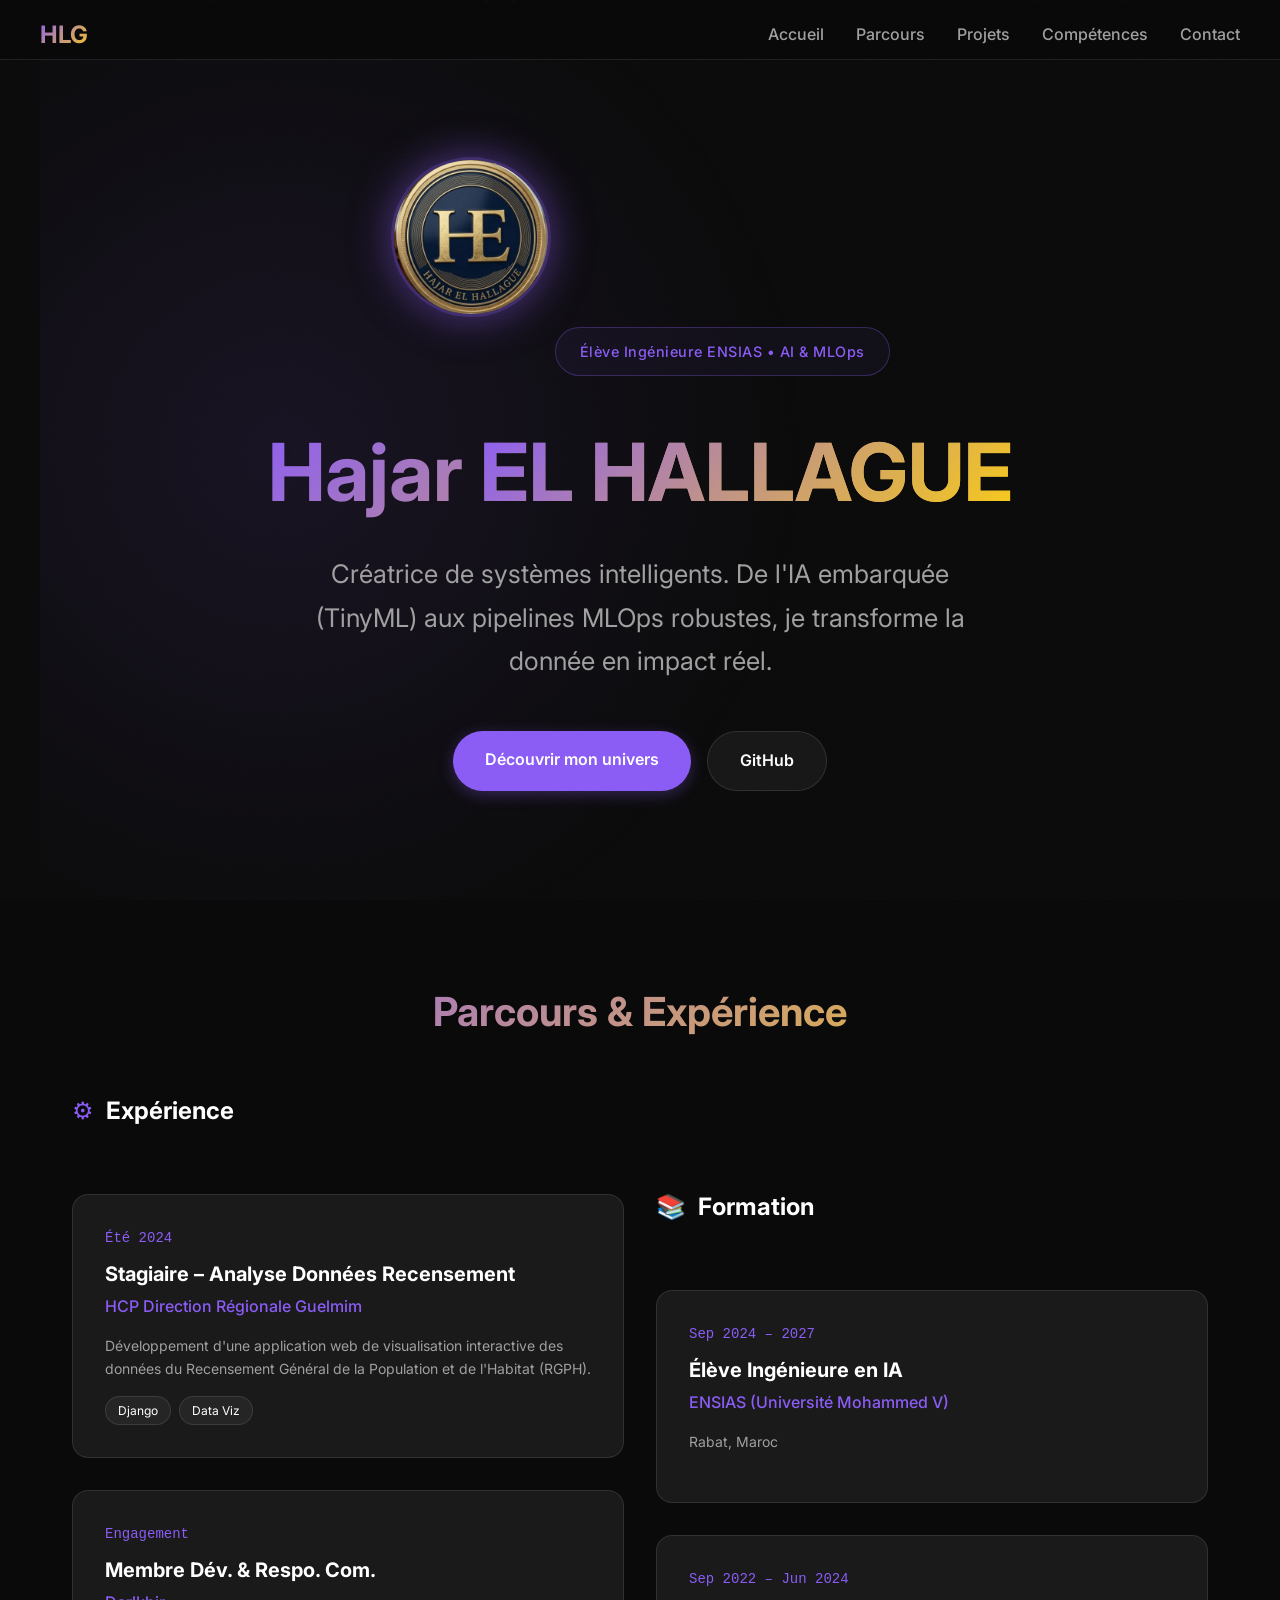
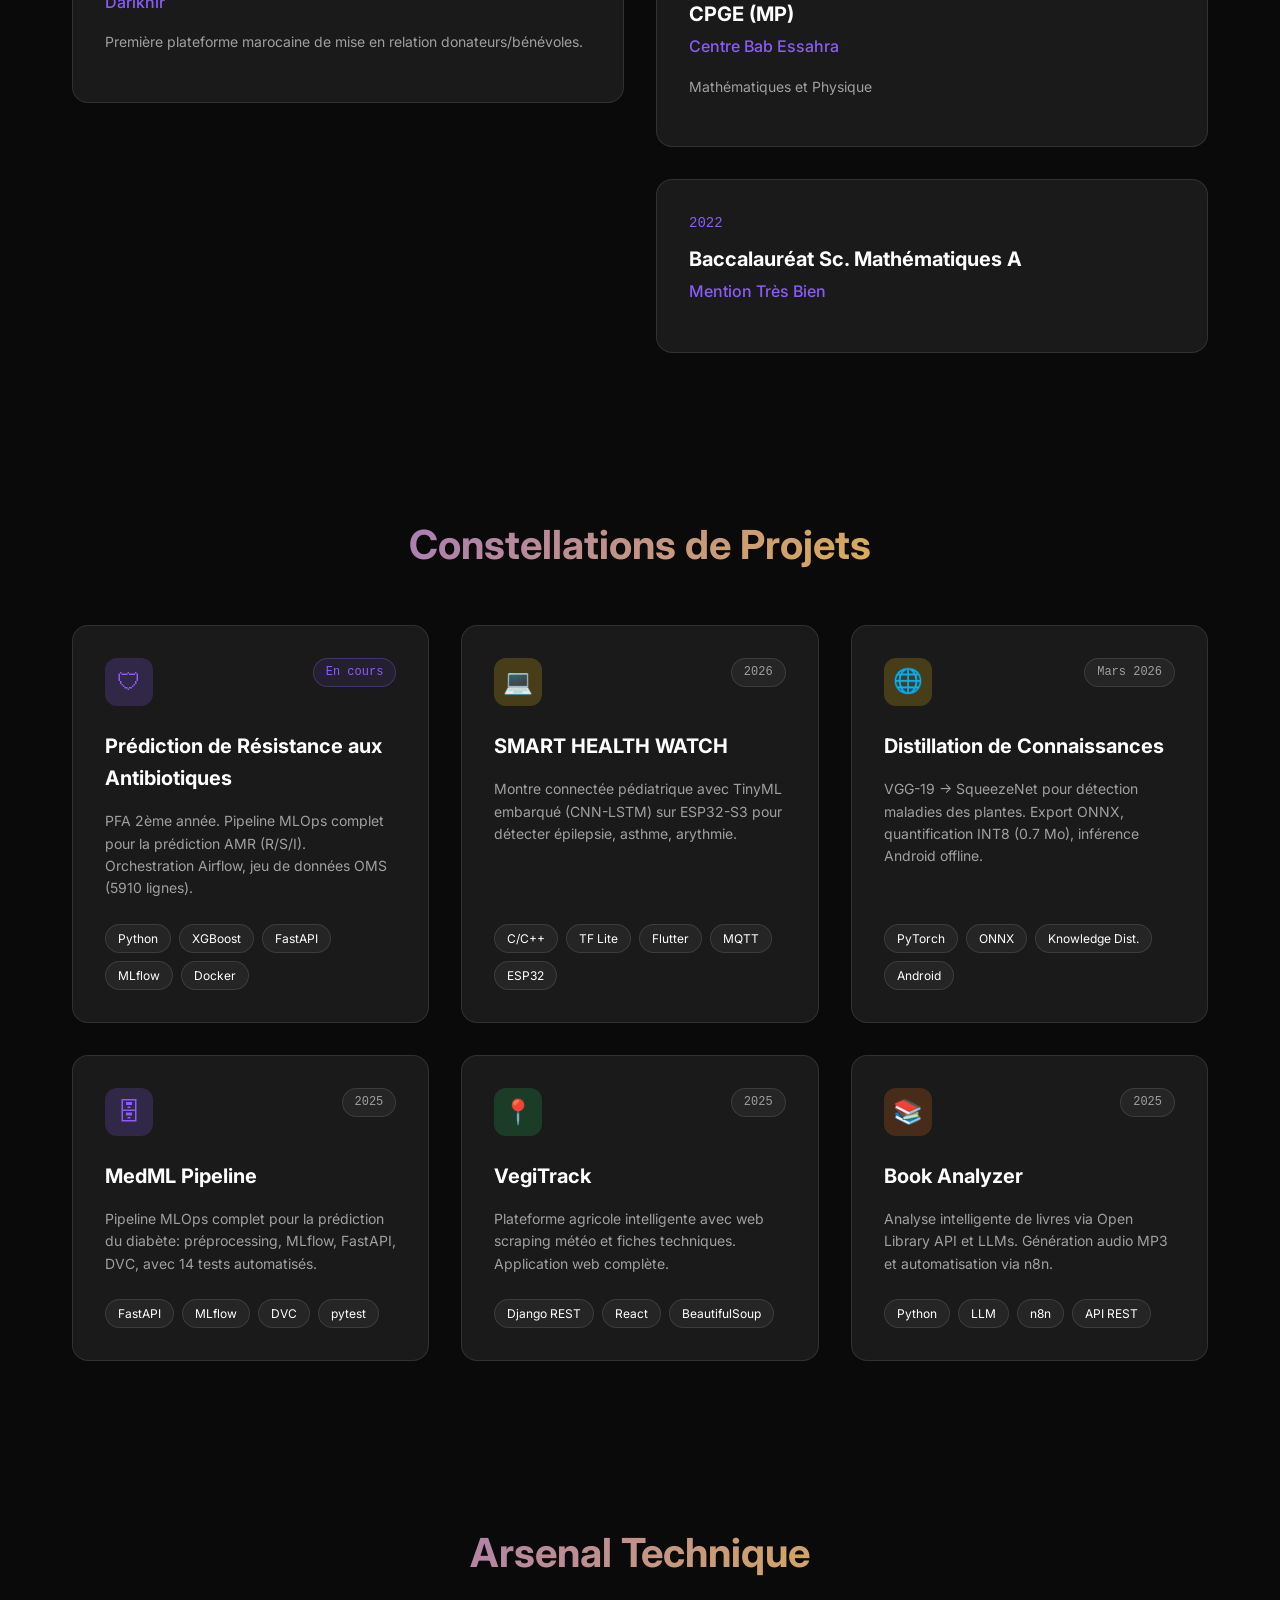
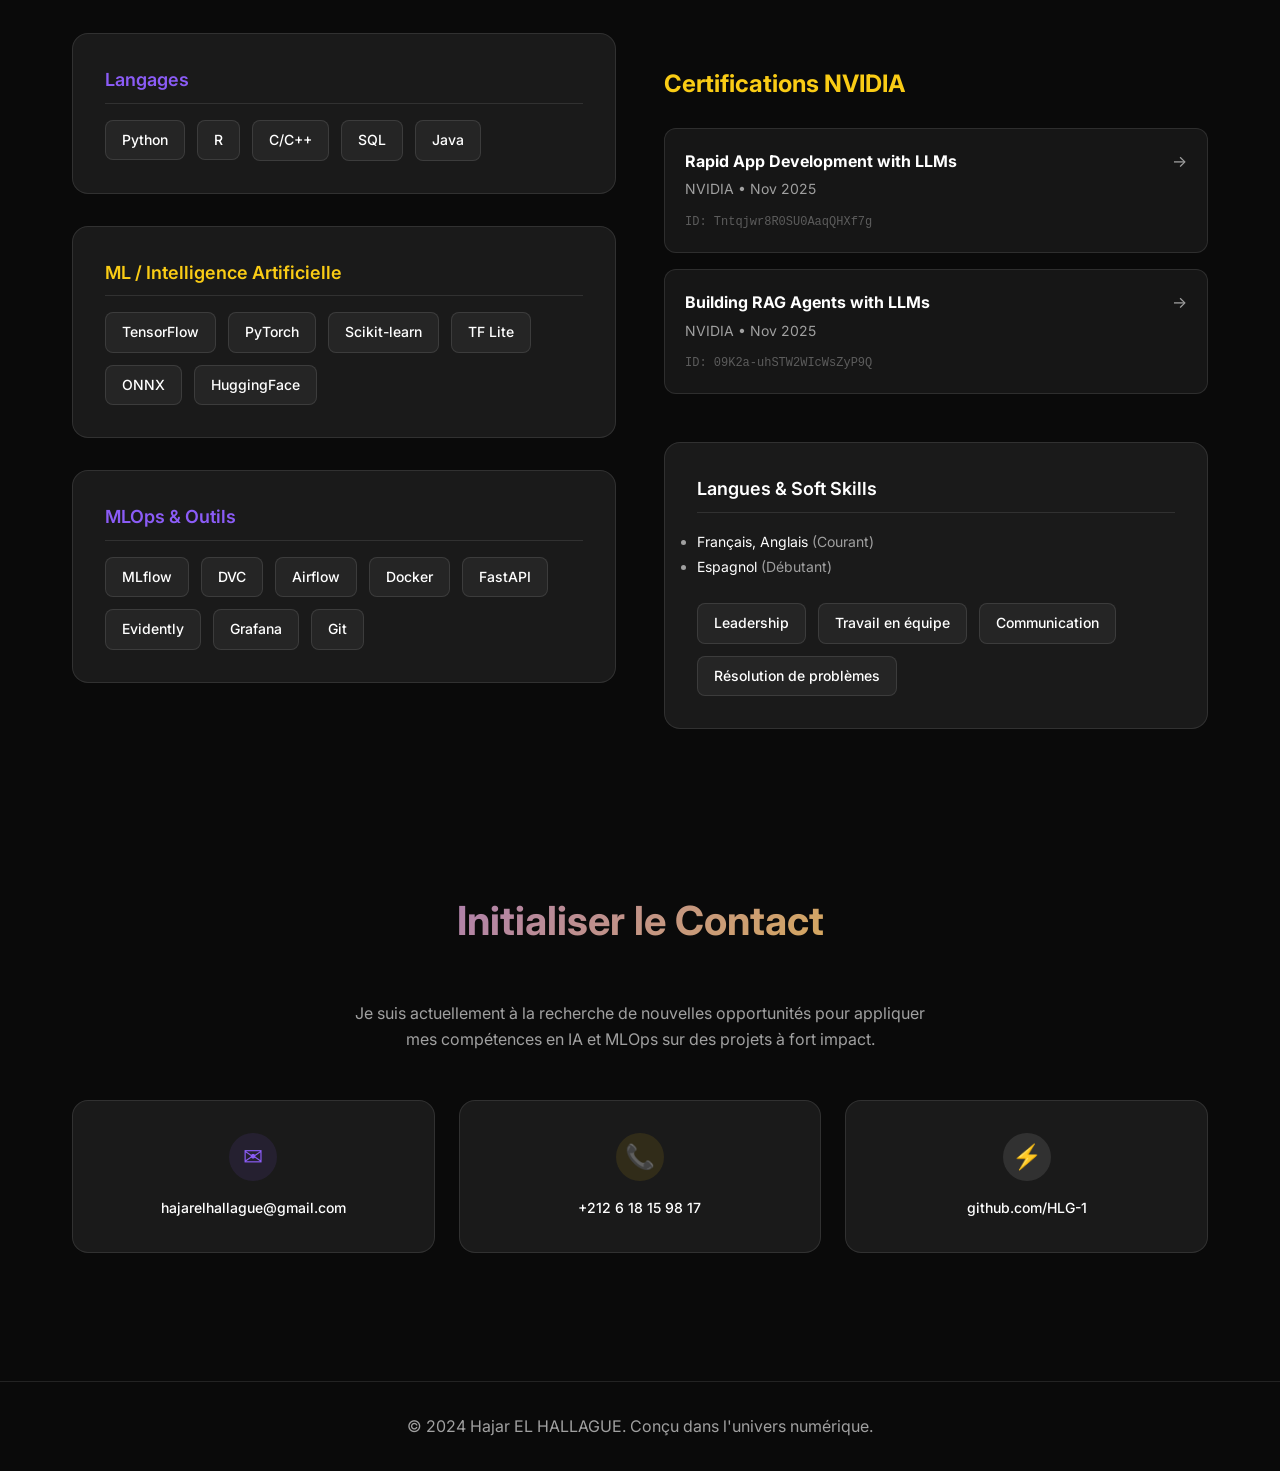
==== commit a35e93fd: "Improve layout and spacing organization - Fix navigation height and prevent content overlap - Add pr" ====
--- a/artifacts/portfolio/index.react.html
+++ b/artifacts/portfolio/index.react.html
@@ -53,10 +53,11 @@
             top: 0;
             width: 100%;
             padding: 1rem 2rem;
-            background: rgba(10, 10, 10, 0.9);
+            background: rgba(10, 10, 10, 0.95);
             backdrop-filter: blur(10px);
             z-index: 1000;
             border-bottom: 1px solid rgba(255, 255, 255, 0.1);
+            height: 60px;
         }
 
         .nav-container {
@@ -99,7 +100,7 @@
             display: flex;
             align-items: center;
             justify-content: center;
-            padding: 0 2rem;
+            padding: 80px 2rem 2rem;
             position: relative;
             background: radial-gradient(circle at 20% 50%, rgba(139, 92, 246, 0.1) 0%, transparent 50%);
         }
@@ -122,20 +123,25 @@
 
         .hero .badge {
             display: inline-block;
-            margin-bottom: 1.5rem;
-            padding: 0.5rem 1rem;
+            margin-bottom: 2rem;
+            padding: 0.75rem 1.5rem;
             border-radius: 2rem;
             border: 1px solid rgba(139, 92, 246, 0.3);
             background: rgba(139, 92, 246, 0.05);
             color: var(--accent);
-            font-size: 0.875rem;
+            font-size: 0.9rem;
             font-weight: 500;
+            letter-spacing: 0.5px;
         }
 
         .hero .subtitle {
-            font-size: 1.5rem;
+            font-size: 1.6rem;
             color: var(--text-secondary);
-            margin-bottom: 2.5rem;
+            margin-bottom: 3rem;
+            line-height: 1.7;
+            max-width: 700px;
+            margin-left: auto;
+            margin-right: auto;
         }
 
         .cta-buttons {
@@ -178,13 +184,19 @@
 
         /* Profile Image */
         .profile-image {
-            width: 9rem;
-            height: 9rem;
+            width: 10rem;
+            height: 10rem;
             border-radius: 50%;
-            border: 2px solid rgba(139, 92, 246, 0.4);
+            border: 3px solid rgba(139, 92, 246, 0.4);
             box-shadow: 0 0 40px rgba(139, 92, 246, 0.5);
-            margin-bottom: 2rem;
+            margin-bottom: 2.5rem;
             object-fit: cover;
+            transition: transform 0.3s ease, box-shadow 0.3s ease;
+        }
+
+        .profile-image:hover {
+            transform: scale(1.05);
+            box-shadow: 0 0 60px rgba(139, 92, 246, 0.7);
         }
 
         /* Sections */
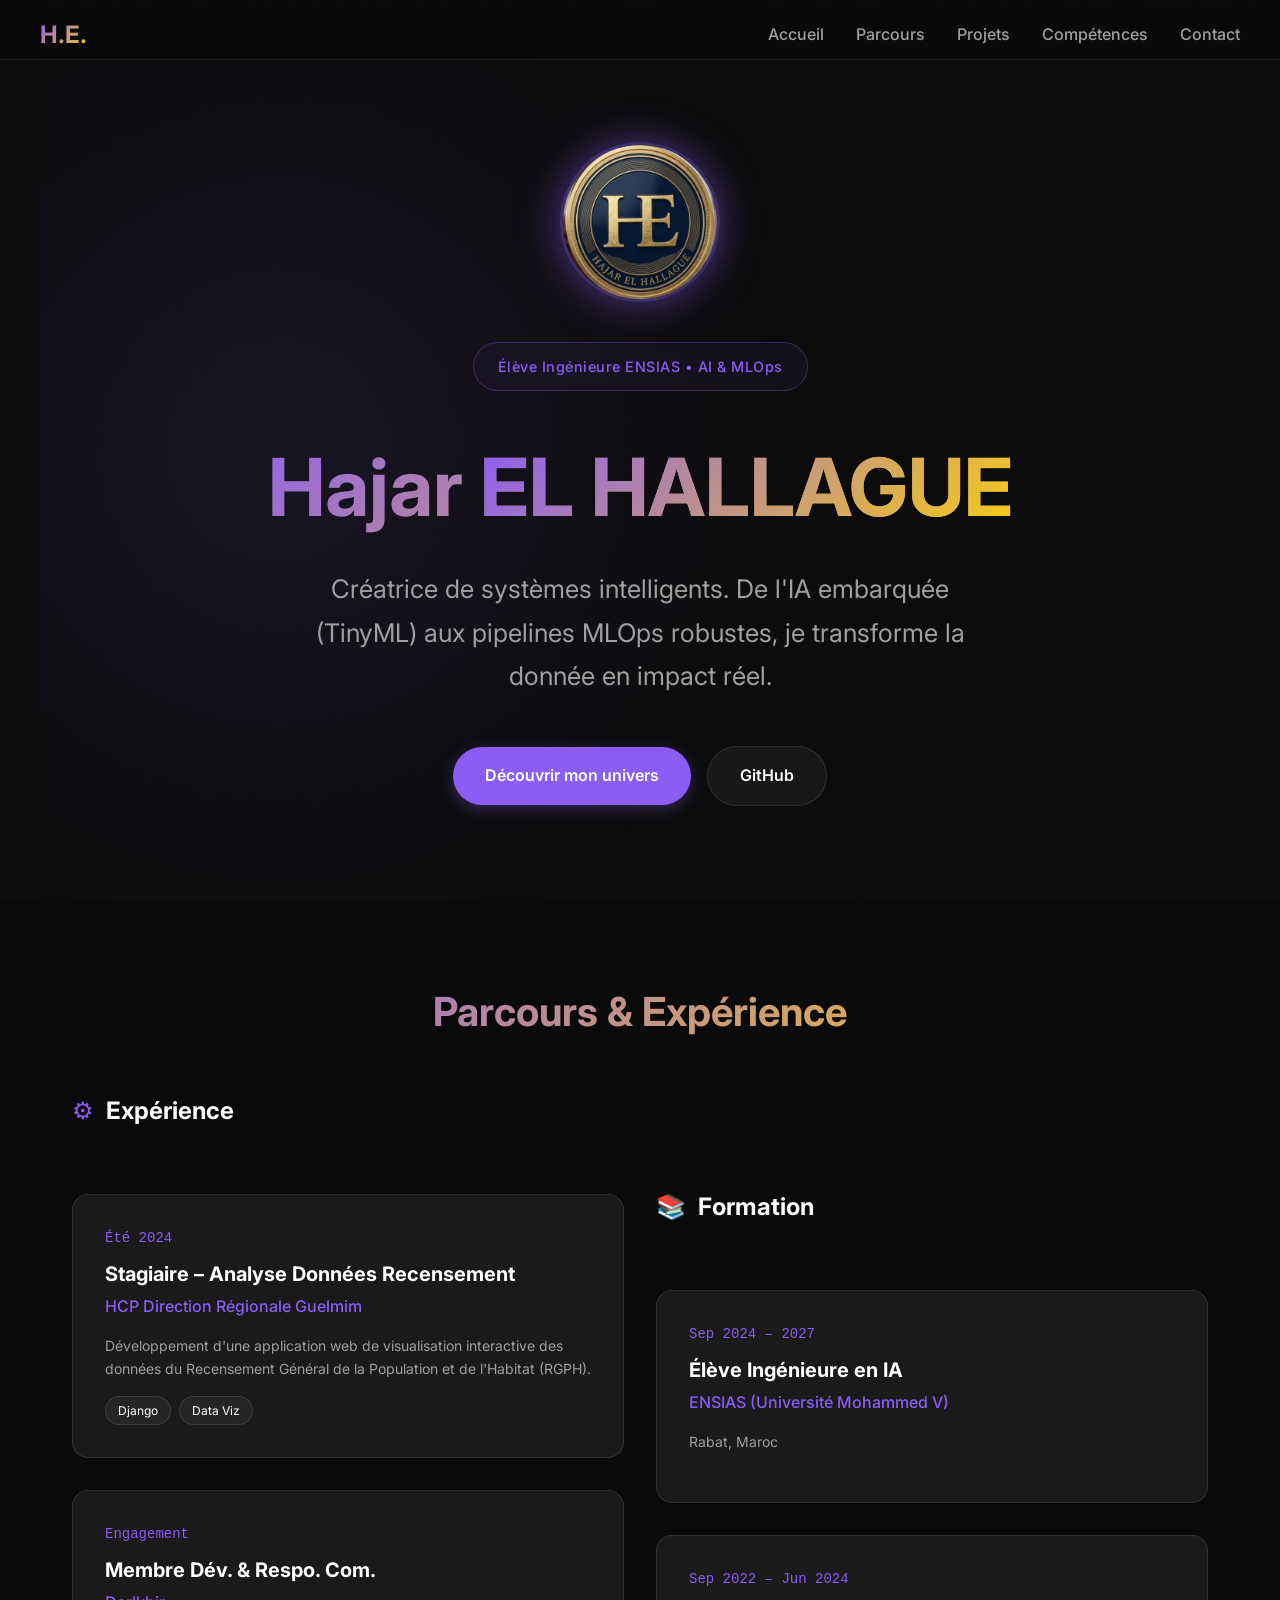
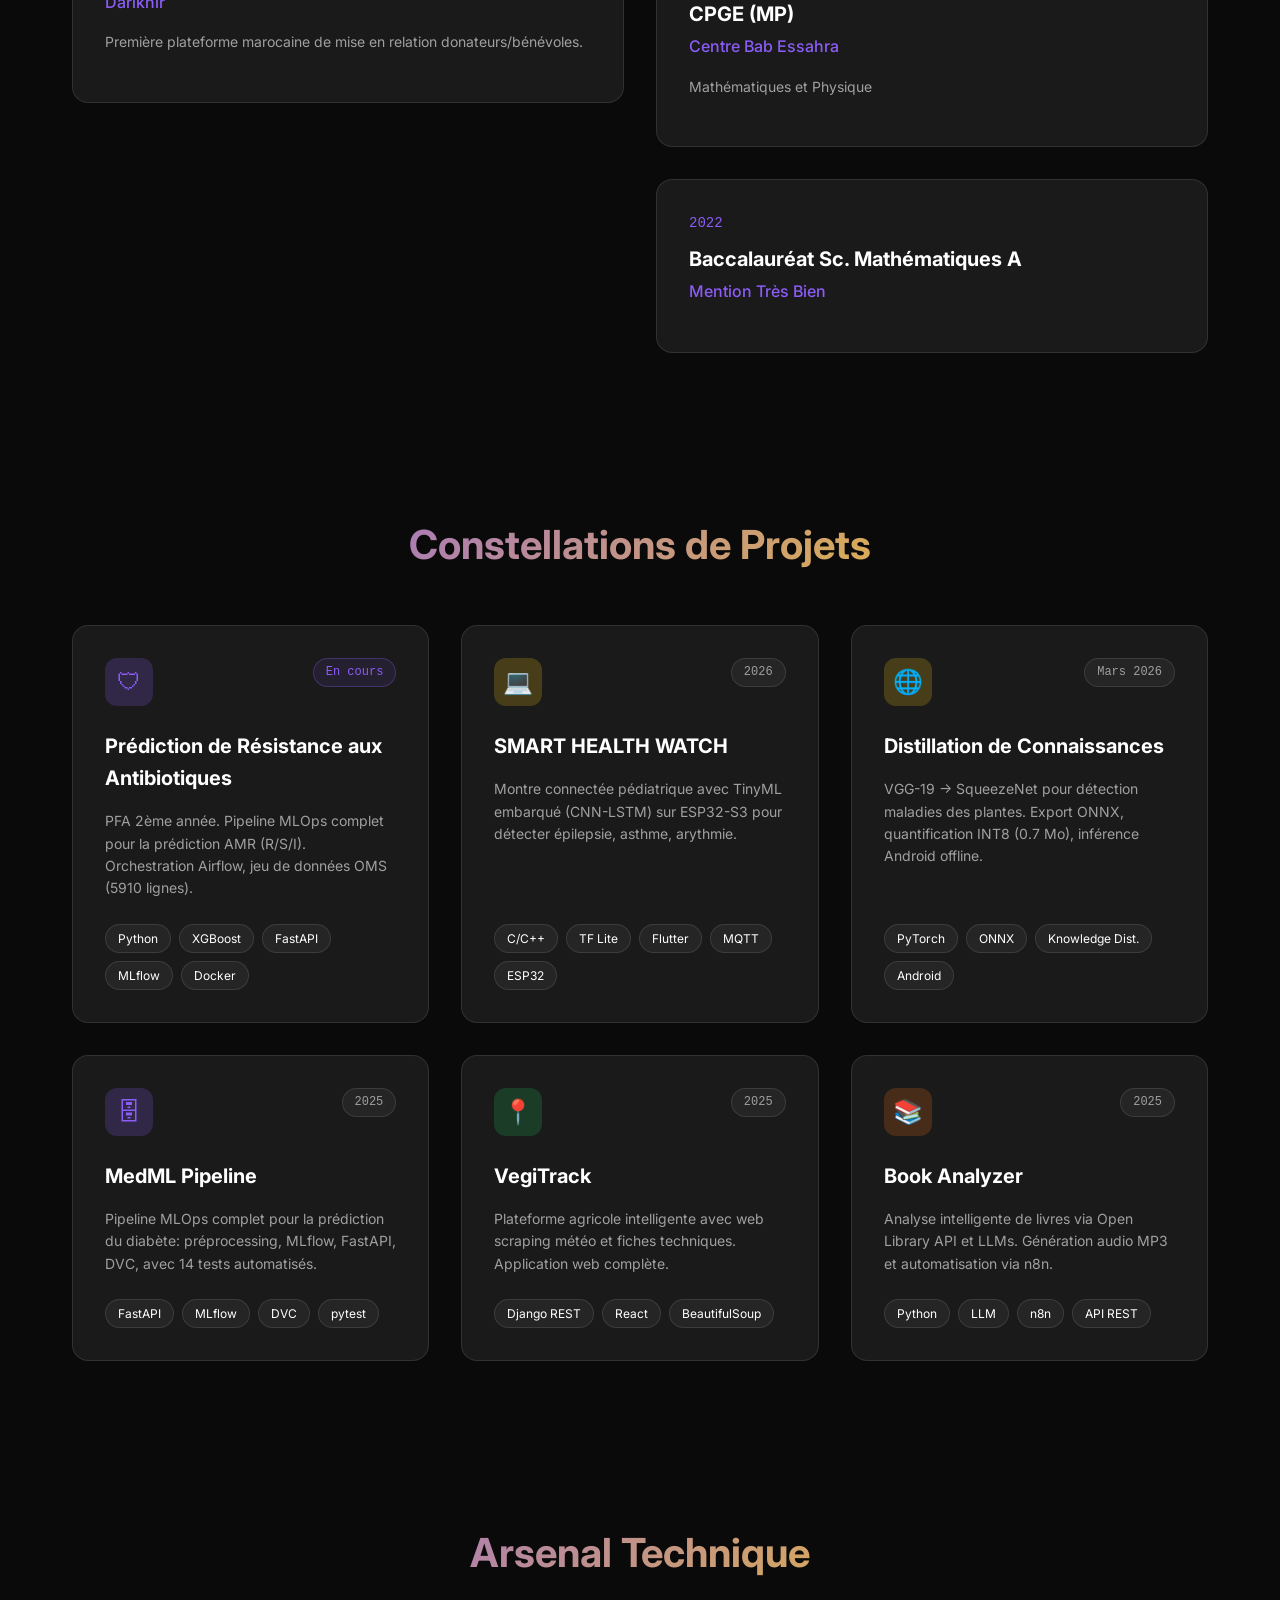
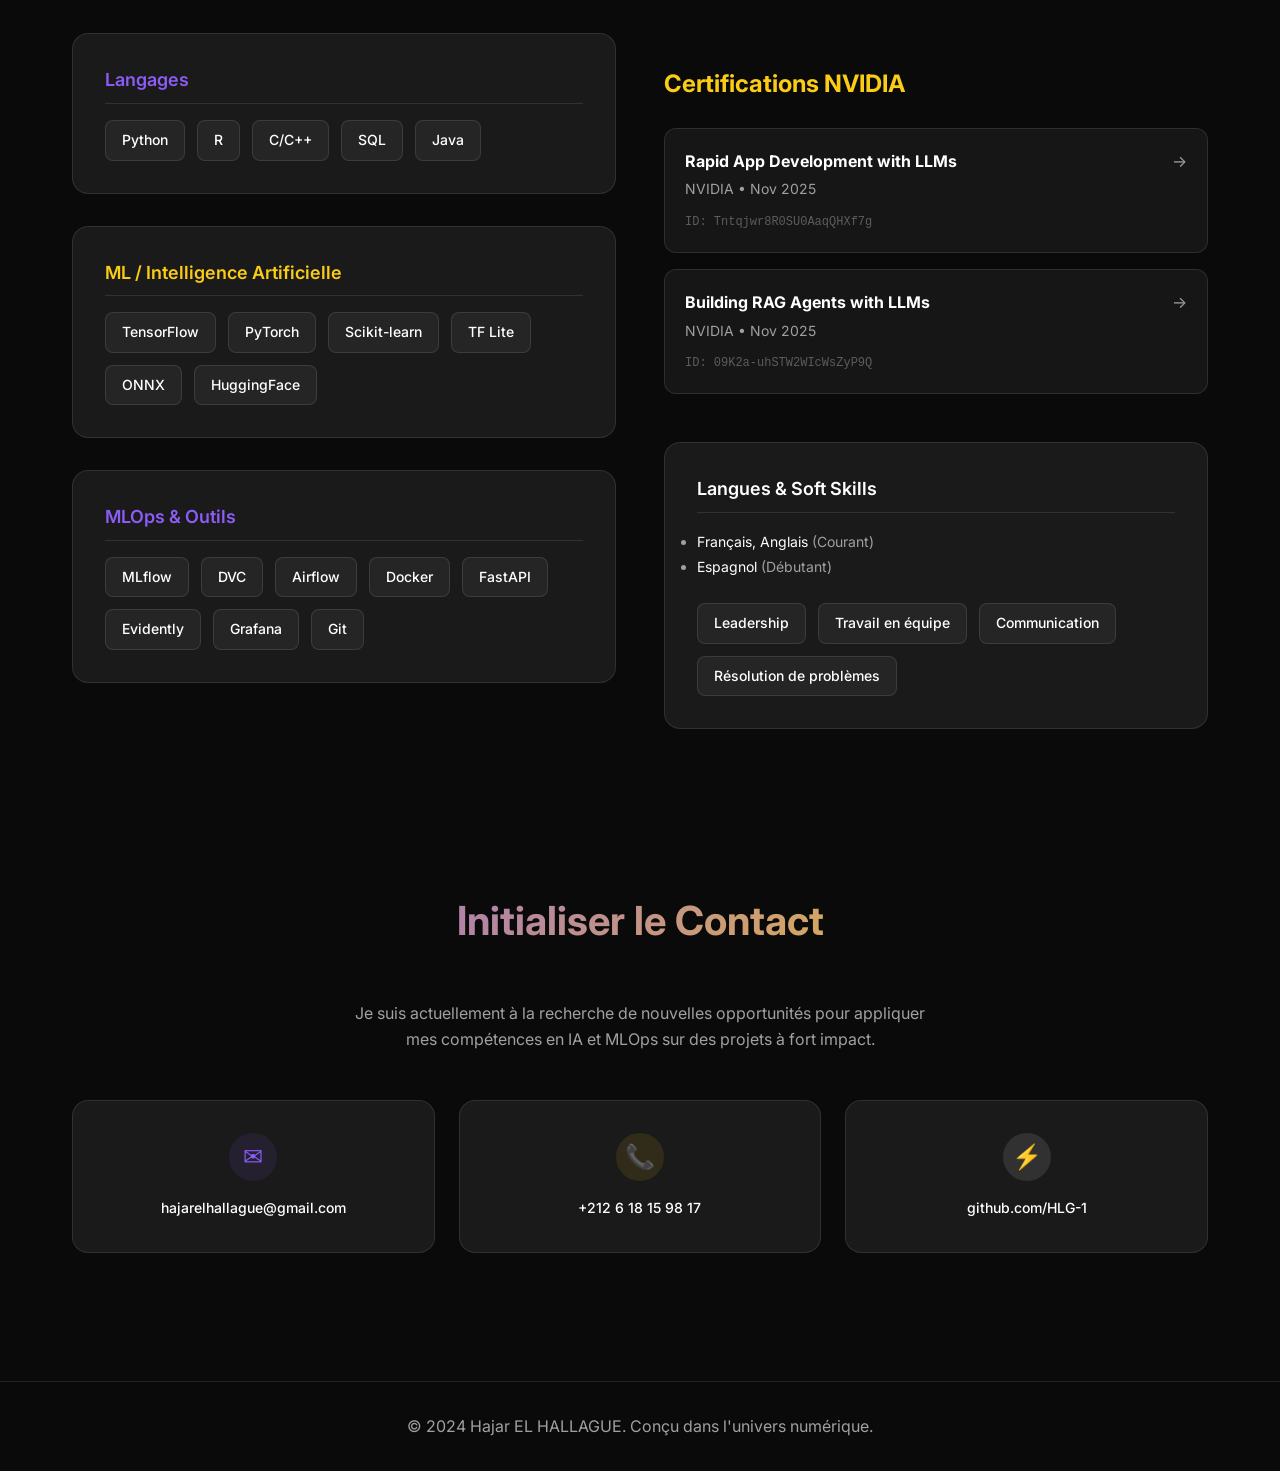
==== commit ad913aa3: "Perfect centering of all hero elements - Fix hero-content flex layout for proper centering - Center " ====
--- a/artifacts/portfolio/index.react.html
+++ b/artifacts/portfolio/index.react.html
@@ -107,23 +107,32 @@
 
         .hero-content {
             text-align: center;
-            max-width: 800px;
+            max-width: 900px;
+            width: 100%;
             z-index: 2;
+            display: flex;
+            flex-direction: column;
+            align-items: center;
+            justify-content: center;
         }
 
         .hero h1 {
             font-size: clamp(2.5rem, 8vw, 5rem);
             font-weight: 700;
-            margin-bottom: 1rem;
+            margin: 0 0 1rem 0;
             background: var(--gradient);
             -webkit-background-clip: text;
             -webkit-text-fill-color: transparent;
             background-clip: text;
+            text-align: center;
+            width: 100%;
         }
 
         .hero .badge {
-            display: inline-block;
-            margin-bottom: 2rem;
+            display: inline-flex;
+            align-items: center;
+            justify-content: center;
+            margin: 0 auto 2rem auto;
             padding: 0.75rem 1.5rem;
             border-radius: 2rem;
             border: 1px solid rgba(139, 92, 246, 0.3);
@@ -132,16 +141,17 @@
             font-size: 0.9rem;
             font-weight: 500;
             letter-spacing: 0.5px;
+            width: fit-content;
         }
 
         .hero .subtitle {
             font-size: 1.6rem;
             color: var(--text-secondary);
-            margin-bottom: 3rem;
+            margin: 0 0 3rem 0;
             line-height: 1.7;
             max-width: 700px;
-            margin-left: auto;
-            margin-right: auto;
+            text-align: center;
+            width: 100%;
         }
 
         .cta-buttons {
@@ -149,6 +159,8 @@
             gap: 1rem;
             justify-content: center;
             flex-wrap: wrap;
+            align-items: center;
+            width: 100%;
         }
 
         .btn {
@@ -606,7 +618,7 @@
     <!-- Navigation -->
     <nav>
         <div class="nav-container">
-            <div class="logo">HLG</div>
+            <div class="logo">H.E.</div>
             <ul class="nav-links">
                 <li><a href="#hero">Accueil</a></li>
                 <li><a href="#experience">Parcours</a></li>
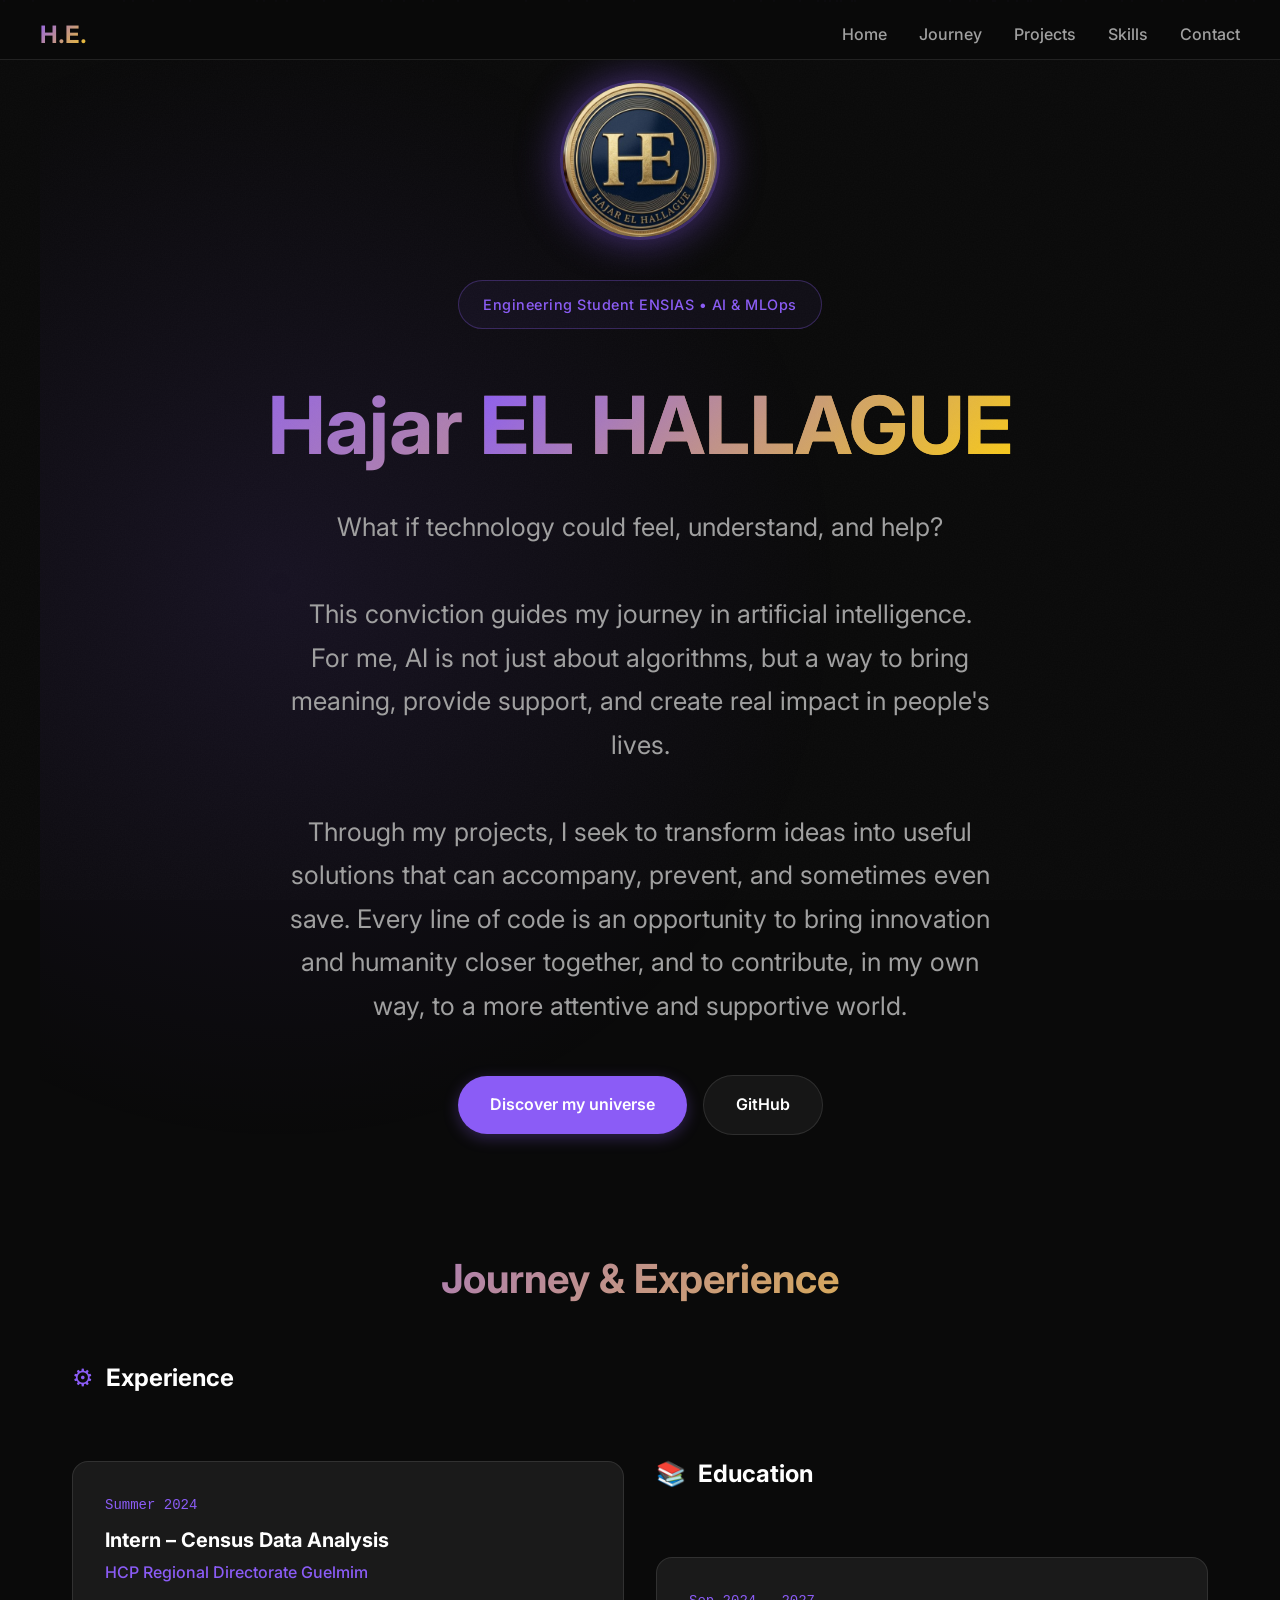
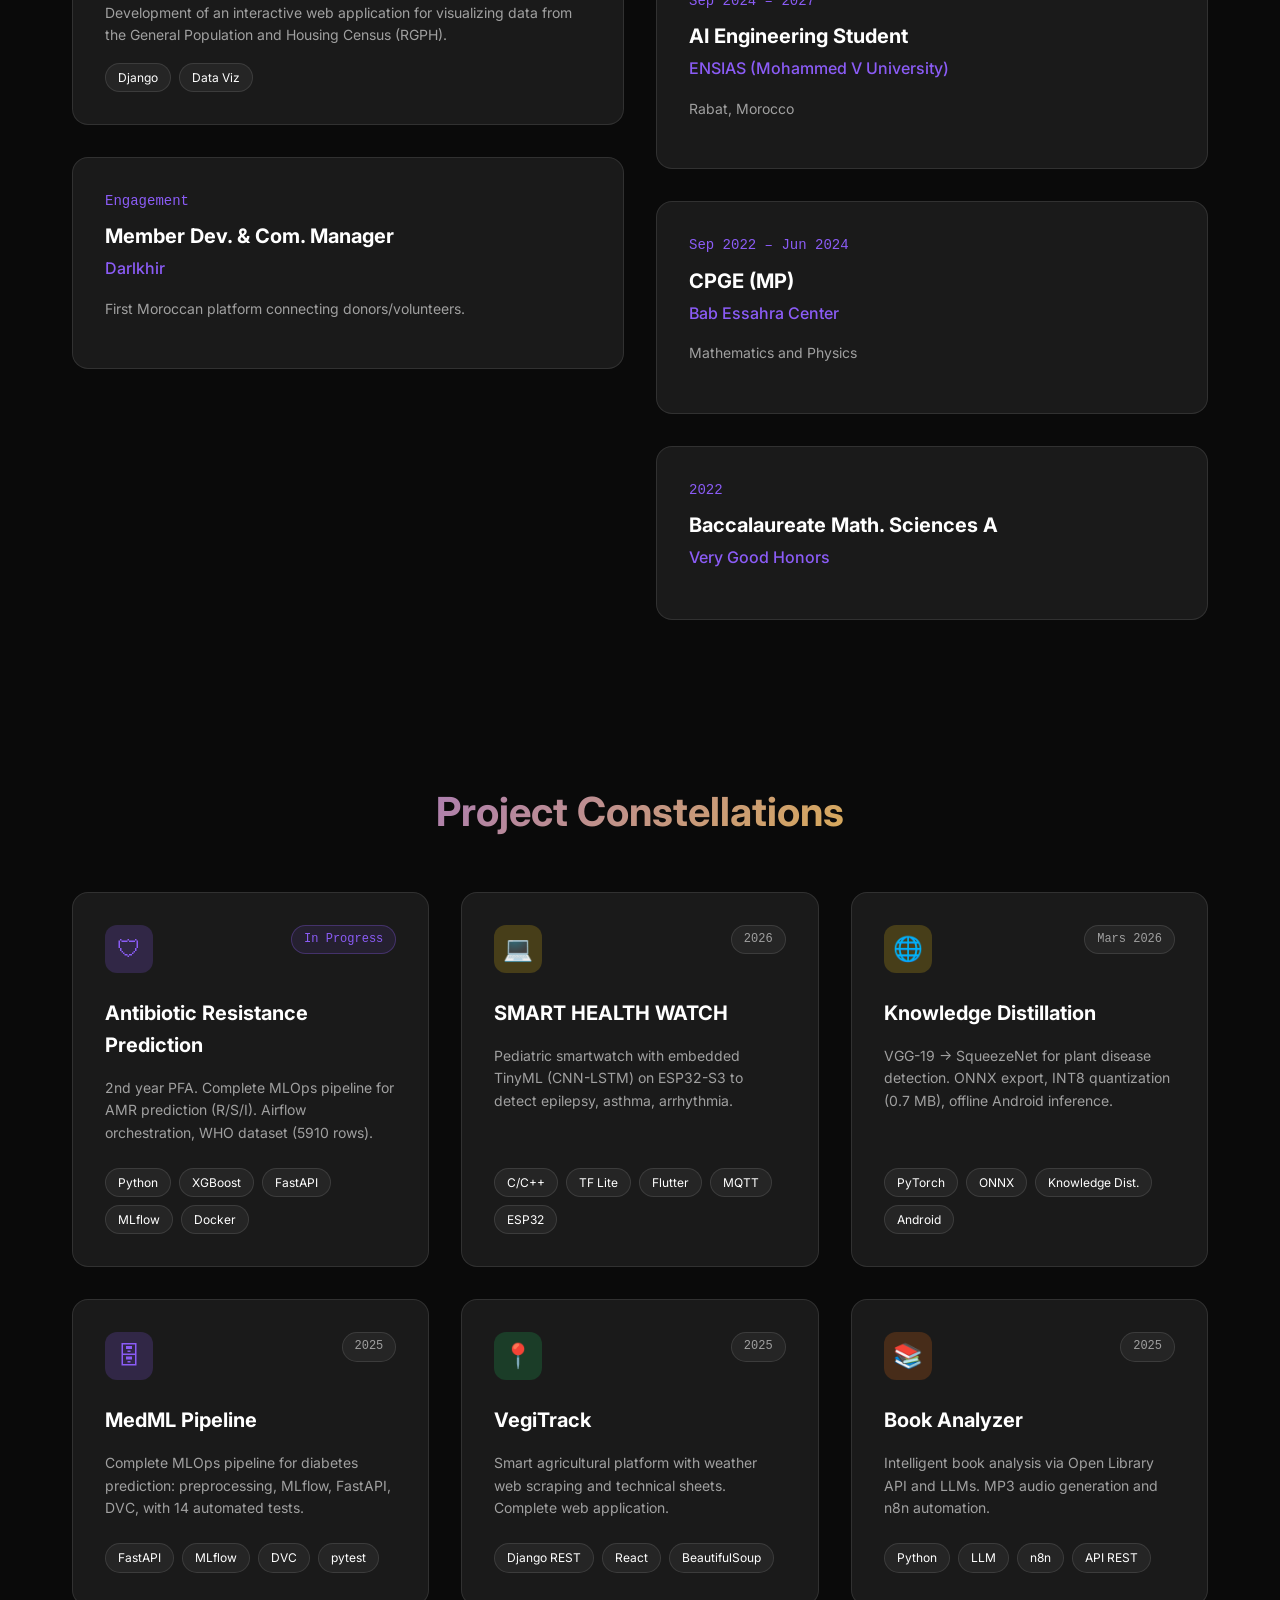
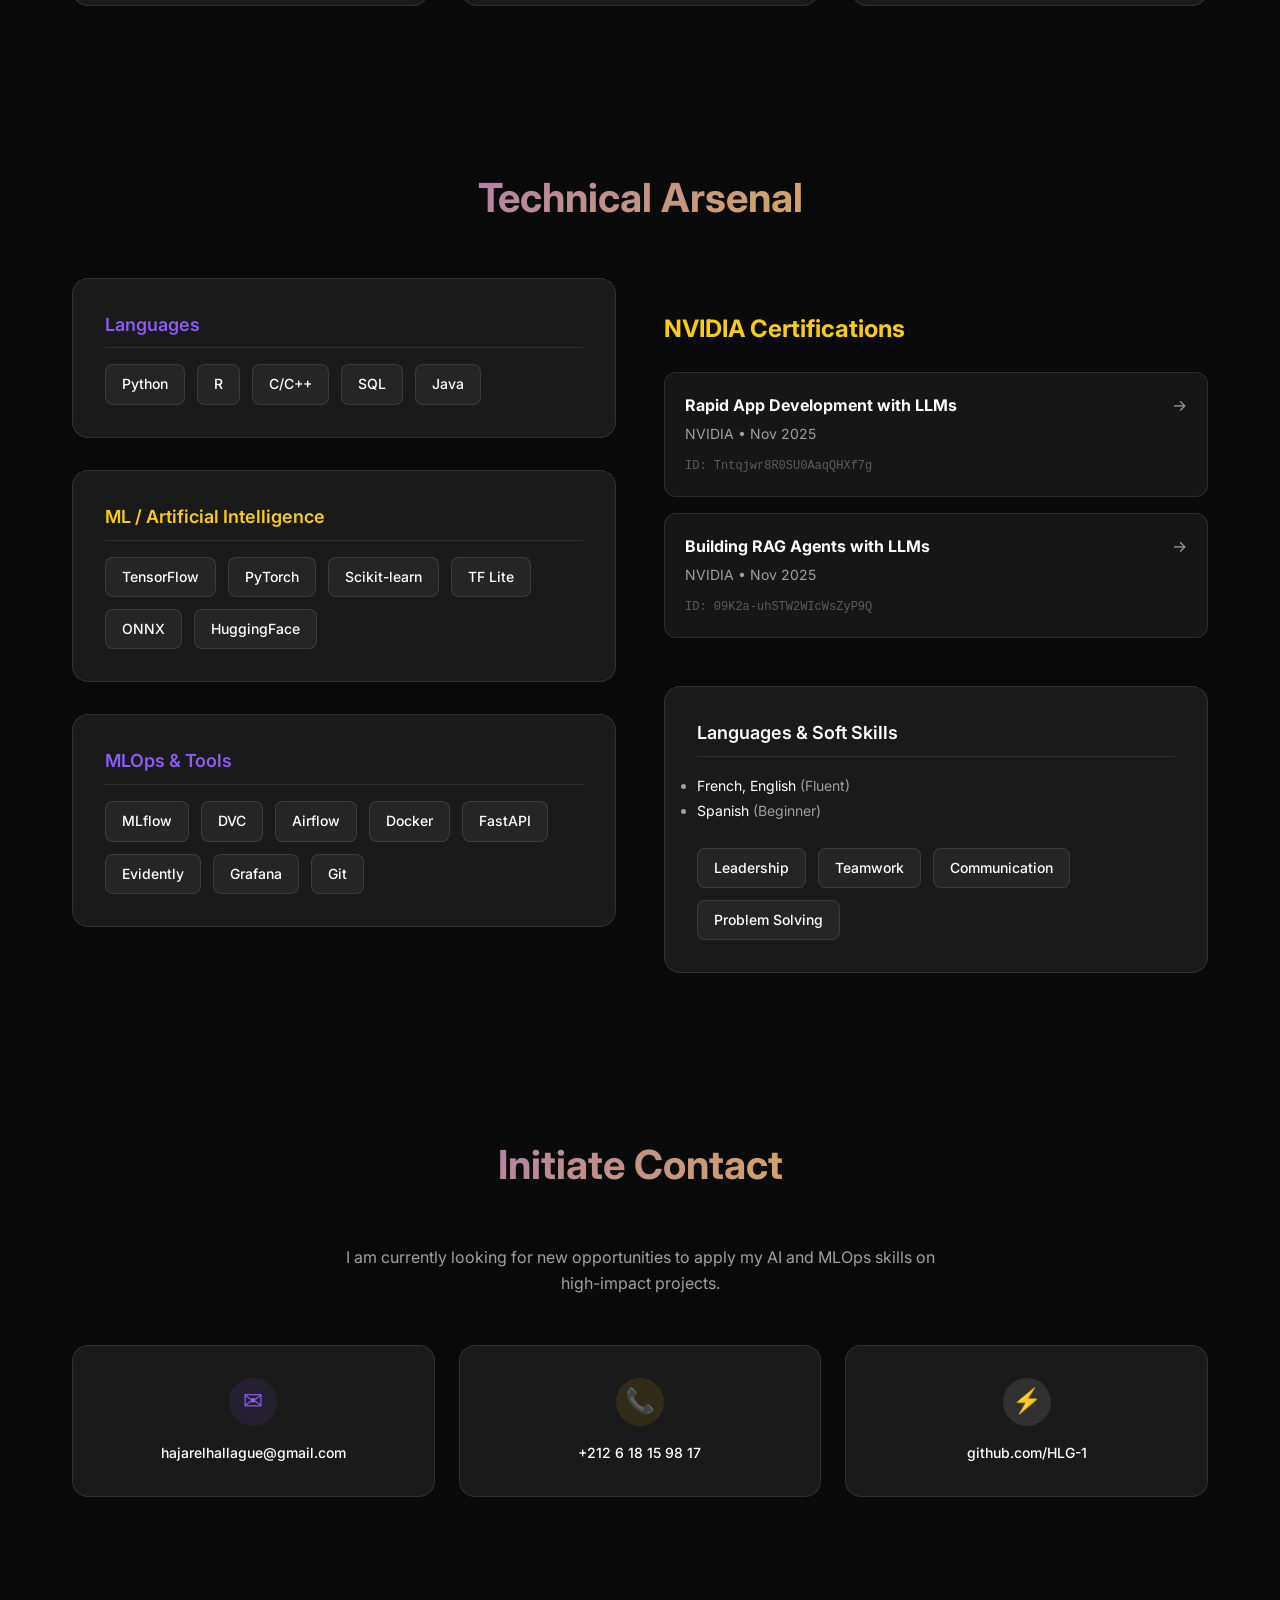
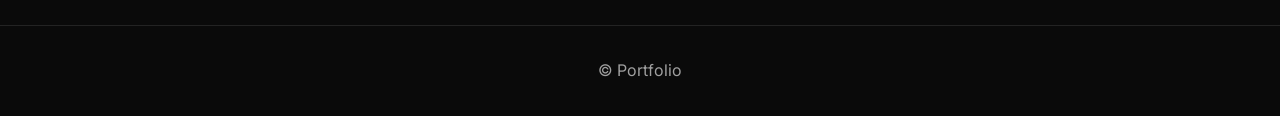
==== commit e9b00109: "portfolio ready for international opportunities" ====
--- a/artifacts/portfolio/index.react.html
+++ b/artifacts/portfolio/index.react.html
@@ -620,10 +620,10 @@
         <div class="nav-container">
             <div class="logo">H.E.</div>
             <ul class="nav-links">
-                <li><a href="#hero">Accueil</a></li>
-                <li><a href="#experience">Parcours</a></li>
-                <li><a href="#projects">Projets</a></li>
-                <li><a href="#skills">Compétences</a></li>
+                <li><a href="#hero">Home</a></li>
+                <li><a href="#experience">Journey</a></li>
+                <li><a href="#projects">Projects</a></li>
+                <li><a href="#skills">Skills</a></li>
                 <li><a href="#contact">Contact</a></li>
             </ul>
         </div>
@@ -635,13 +635,17 @@
             <!-- Profile Image -->
             <img src="profile.png" alt="Hajar EL HALLAGUE" class="profile-image">
             
-            <div class="badge">Élève Ingénieure ENSIAS • AI & MLOps</div>
+            <div class="badge">Engineering Student ENSIAS • AI & MLOps</div>
             <h1>Hajar <span style="background: var(--gradient); -webkit-background-clip: text; -webkit-text-fill-color: transparent;">EL HALLAGUE</span></h1>
             <div class="subtitle">
-                Créatrice de systèmes intelligents. De l'IA embarquée (TinyML) aux pipelines MLOps robustes, je transforme la donnée en impact réel.
+                What if technology could feel, understand, and help?
+                <br><br>
+                This conviction guides my journey in artificial intelligence. For me, AI is not just about algorithms, but a way to bring meaning, provide support, and create real impact in people's lives.
+                <br><br>
+                Through my projects, I seek to transform ideas into useful solutions that can accompany, prevent, and sometimes even save. Every line of code is an opportunity to bring innovation and humanity closer together, and to contribute, in my own way, to a more attentive and supportive world.
             </div>
             <div class="cta-buttons">
-                <a href="#projects" class="btn btn-primary">Découvrir mon univers</a>
+                <a href="#projects" class="btn btn-primary">Discover my universe</a>
                 <a href="https://github.com/HLG-1" target="_blank" rel="noopener noreferrer" class="btn btn-secondary">GitHub</a>
             </div>
         </div>
@@ -649,20 +653,20 @@
 
     <!-- Experience & Education Section -->
     <section id="experience">
-        <h2 class="section-title">Parcours & Expérience</h2>
+        <h2 class="section-title">Journey & Experience</h2>
         <div class="timeline">
             <div class="timeline-column">
                 <div class="timeline-header">
                     <div class="timeline-icon" style="color: var(--accent); font-size: 1.5rem;">⚙</div>
-                    <h3>Expérience</h3>
+                    <h3>Experience</h3>
                 </div>
                 
                 <div class="timeline-card">
-                    <div class="timeline-date">Été 2024</div>
-                    <div class="timeline-title">Stagiaire – Analyse Données Recensement</div>
-                    <div class="timeline-subtitle">HCP Direction Régionale Guelmim</div>
+                    <div class="timeline-date">Summer 2024</div>
+                    <div class="timeline-title">Intern – Census Data Analysis</div>
+                    <div class="timeline-subtitle">HCP Regional Directorate Guelmim</div>
                     <div class="timeline-description">
-                        Développement d'une application web de visualisation interactive des données du Recensement Général de la Population et de l'Habitat (RGPH).
+                        Development of an interactive web application for visualizing data from the General Population and Housing Census (RGPH).
                     </div>
                     <div class="tech-tags">
                         <span class="tech-tag">Django</span>
@@ -672,10 +676,10 @@
                 
                 <div class="timeline-card" style="opacity: 0.7;">
                     <div class="timeline-date">Engagement</div>
-                    <div class="timeline-title">Membre Dév. & Respo. Com.</div>
+                    <div class="timeline-title">Member Dev. & Com. Manager</div>
                     <div class="timeline-subtitle">Darlkhir</div>
                     <div class="timeline-description">
-                        Première plateforme marocaine de mise en relation donateurs/bénévoles.
+                        First Moroccan platform connecting donors/volunteers.
                     </div>
                 </div>
             </div>
@@ -683,27 +687,27 @@
             <div class="timeline-column" style="padding-top: 6rem;">
                 <div class="timeline-header">
                     <div class="timeline-icon" style="color: var(--secondary); font-size: 1.5rem;">📚</div>
-                    <h3>Formation</h3>
+                    <h3>Education</h3>
                 </div>
                 
                 <div class="timeline-card">
                     <div class="timeline-date">Sep 2024 – 2027</div>
-                    <div class="timeline-title">Élève Ingénieure en IA</div>
-                    <div class="timeline-subtitle">ENSIAS (Université Mohammed V)</div>
-                    <div class="timeline-description">Rabat, Maroc</div>
+                    <div class="timeline-title">AI Engineering Student</div>
+                    <div class="timeline-subtitle">ENSIAS (Mohammed V University)</div>
+                    <div class="timeline-description">Rabat, Morocco</div>
                 </div>
                 
                 <div class="timeline-card">
                     <div class="timeline-date">Sep 2022 – Jun 2024</div>
                     <div class="timeline-title">CPGE (MP)</div>
-                    <div class="timeline-subtitle">Centre Bab Essahra</div>
-                    <div class="timeline-description">Mathématiques et Physique</div>
+                    <div class="timeline-subtitle">Bab Essahra Center</div>
+                    <div class="timeline-description">Mathematics and Physics</div>
                 </div>
                 
                 <div class="timeline-card">
                     <div class="timeline-date">2022</div>
-                    <div class="timeline-title">Baccalauréat Sc. Mathématiques A</div>
-                    <div class="timeline-subtitle">Mention Très Bien</div>
+                    <div class="timeline-title">Baccalaureate Math. Sciences A</div>
+                    <div class="timeline-subtitle">Very Good Honors</div>
                 </div>
             </div>
         </div>
@@ -711,16 +715,16 @@
 
     <!-- Projects Section -->
     <section id="projects">
-        <h2 class="section-title">Constellations de Projets</h2>
+        <h2 class="section-title">Project Constellations</h2>
         <div class="projects-grid">
             <div class="project-card">
                 <div class="project-header">
                     <div class="project-icon">🛡</div>
-                    <span class="project-status">En cours</span>
-                </div>
-                <h3 class="project-title">Prédiction de Résistance aux Antibiotiques</h3>
+                    <span class="project-status">In Progress</span>
+                </div>
+                <h3 class="project-title">Antibiotic Resistance Prediction</h3>
                 <p class="project-description">
-                    PFA 2ème année. Pipeline MLOps complet pour la prédiction AMR (R/S/I). Orchestration Airflow, jeu de données OMS (5910 lignes).
+                    2nd year PFA. Complete MLOps pipeline for AMR prediction (R/S/I). Airflow orchestration, WHO dataset (5910 rows).
                 </p>
                 <div class="tech-tags">
                     <span class="tech-tag">Python</span>
@@ -738,7 +742,7 @@
                 </div>
                 <h3 class="project-title">SMART HEALTH WATCH</h3>
                 <p class="project-description">
-                    Montre connectée pédiatrique avec TinyML embarqué (CNN-LSTM) sur ESP32-S3 pour détecter épilepsie, asthme, arythmie.
+                    Pediatric smartwatch with embedded TinyML (CNN-LSTM) on ESP32-S3 to detect epilepsy, asthma, arrhythmia.
                 </p>
                 <div class="tech-tags">
                     <span class="tech-tag">C/C++</span>
@@ -754,9 +758,9 @@
                     <div class="project-icon" style="background: rgba(250, 204, 21, 0.2); color: var(--secondary);">🌐</div>
                     <span class="project-status" style="background: rgba(255, 255, 255, 0.05); border-color: var(--card-border); color: var(--text-secondary);">Mars 2026</span>
                 </div>
-                <h3 class="project-title">Distillation de Connaissances</h3>
+                <h3 class="project-title">Knowledge Distillation</h3>
                 <p class="project-description">
-                    VGG-19 → SqueezeNet pour détection maladies des plantes. Export ONNX, quantification INT8 (0.7 Mo), inférence Android offline.
+                    VGG-19 → SqueezeNet for plant disease detection. ONNX export, INT8 quantization (0.7 MB), offline Android inference.
                 </p>
                 <div class="tech-tags">
                     <span class="tech-tag">PyTorch</span>
@@ -773,7 +777,7 @@
                 </div>
                 <h3 class="project-title">MedML Pipeline</h3>
                 <p class="project-description">
-                    Pipeline MLOps complet pour la prédiction du diabète: préprocessing, MLflow, FastAPI, DVC, avec 14 tests automatisés.
+                    Complete MLOps pipeline for diabetes prediction: preprocessing, MLflow, FastAPI, DVC, with 14 automated tests.
                 </p>
                 <div class="tech-tags">
                     <span class="tech-tag">FastAPI</span>
@@ -790,7 +794,7 @@
                 </div>
                 <h3 class="project-title">VegiTrack</h3>
                 <p class="project-description">
-                    Plateforme agricole intelligente avec web scraping météo et fiches techniques. Application web complète.
+                    Smart agricultural platform with weather web scraping and technical sheets. Complete web application.
                 </p>
                 <div class="tech-tags">
                     <span class="tech-tag">Django REST</span>
@@ -806,7 +810,7 @@
                 </div>
                 <h3 class="project-title">Book Analyzer</h3>
                 <p class="project-description">
-                    Analyse intelligente de livres via Open Library API et LLMs. Génération audio MP3 et automatisation via n8n.
+                    Intelligent book analysis via Open Library API and LLMs. MP3 audio generation and n8n automation.
                 </p>
                 <div class="tech-tags">
                     <span class="tech-tag">Python</span>
@@ -820,11 +824,11 @@
 
     <!-- Skills Section -->
     <section id="skills">
-        <h2 class="section-title">Arsenal Technique</h2>
+        <h2 class="section-title">Technical Arsenal</h2>
         <div class="skills-grid">
             <div class="skills-column">
                 <div class="skill-category">
-                    <h4 style="color: var(--accent);">Langages</h4>
+                    <h4 style="color: var(--accent);">Languages</h4>
                     <div class="skill-tags">
                         <span class="skill-tag">Python</span>
                         <span class="skill-tag">R</span>
@@ -835,7 +839,7 @@
                 </div>
                 
                 <div class="skill-category">
-                    <h4 style="color: var(--secondary);">ML / Intelligence Artificielle</h4>
+                    <h4 style="color: var(--secondary);">ML / Artificial Intelligence</h4>
                     <div class="skill-tags">
                         <span class="skill-tag">TensorFlow</span>
                         <span class="skill-tag">PyTorch</span>
@@ -847,7 +851,7 @@
                 </div>
                 
                 <div class="skill-category">
-                    <h4 style="color: var(--accent);">MLOps & Outils</h4>
+                    <h4 style="color: var(--accent);">MLOps & Tools</h4>
                     <div class="skill-tags">
                         <span class="skill-tag">MLflow</span>
                         <span class="skill-tag">DVC</span>
@@ -863,7 +867,7 @@
             
             <div class="skills-column">
                 <div class="certifications">
-                    <h3 style="color: var(--secondary);"> Certifications NVIDIA</h3>
+                    <h3 style="color: var(--secondary);"> NVIDIA Certifications</h3>
                     <div class="cert-card">
                         <div class="cert-header">
                             <div>
@@ -888,16 +892,16 @@
                 </div>
                 
                 <div class="skill-category">
-                    <h4>Langues & Soft Skills</h4>
+                    <h4>Languages & Soft Skills</h4>
                     <ul style="color: var(--text-secondary); font-size: 0.875rem; line-height: 1.8; margin-bottom: 1.5rem;">
-                        <li><span style="color: var(--text-primary);">Français, Anglais</span> (Courant)</li>
-                        <li><span style="color: var(--text-primary);">Espagnol</span> (Débutant)</li>
+                        <li><span style="color: var(--text-primary);">French, English</span> (Fluent)</li>
+                        <li><span style="color: var(--text-primary);">Spanish</span> (Beginner)</li>
                     </ul>
                     <div class="skill-tags">
                         <span class="skill-tag" style="background: rgba(255, 255, 255, 0.05);">Leadership</span>
-                        <span class="skill-tag" style="background: rgba(255, 255, 255, 0.05);">Travail en équipe</span>
+                        <span class="skill-tag" style="background: rgba(255, 255, 255, 0.05);">Teamwork</span>
                         <span class="skill-tag" style="background: rgba(255, 255, 255, 0.05);">Communication</span>
-                        <span class="skill-tag" style="background: rgba(255, 255, 255, 0.05);">Résolution de problèmes</span>
+                        <span class="skill-tag" style="background: rgba(255, 255, 255, 0.05);">Problem Solving</span>
                     </div>
                 </div>
             </div>
@@ -906,9 +910,9 @@
 
     <!-- Contact Section -->
     <section class="contact" id="contact">
-        <h2 class="section-title">Initialiser le Contact</h2>
+        <h2 class="section-title">Initiate Contact</h2>
         <p class="contact-description">
-            Je suis actuellement à la recherche de nouvelles opportunités pour appliquer mes compétences en IA et MLOps sur des projets à fort impact.
+            I am currently looking for new opportunities to apply my AI and MLOps skills on high-impact projects.
         </p>
         
         <div class="contact-grid">
@@ -929,7 +933,7 @@
 
     <!-- Footer -->
     <footer>
-        <p>© 2024 Hajar EL HALLAGUE. Conçu dans l'univers numérique.</p>
+        <p>© Portfolio</p>
     </footer>
 
     <script>
